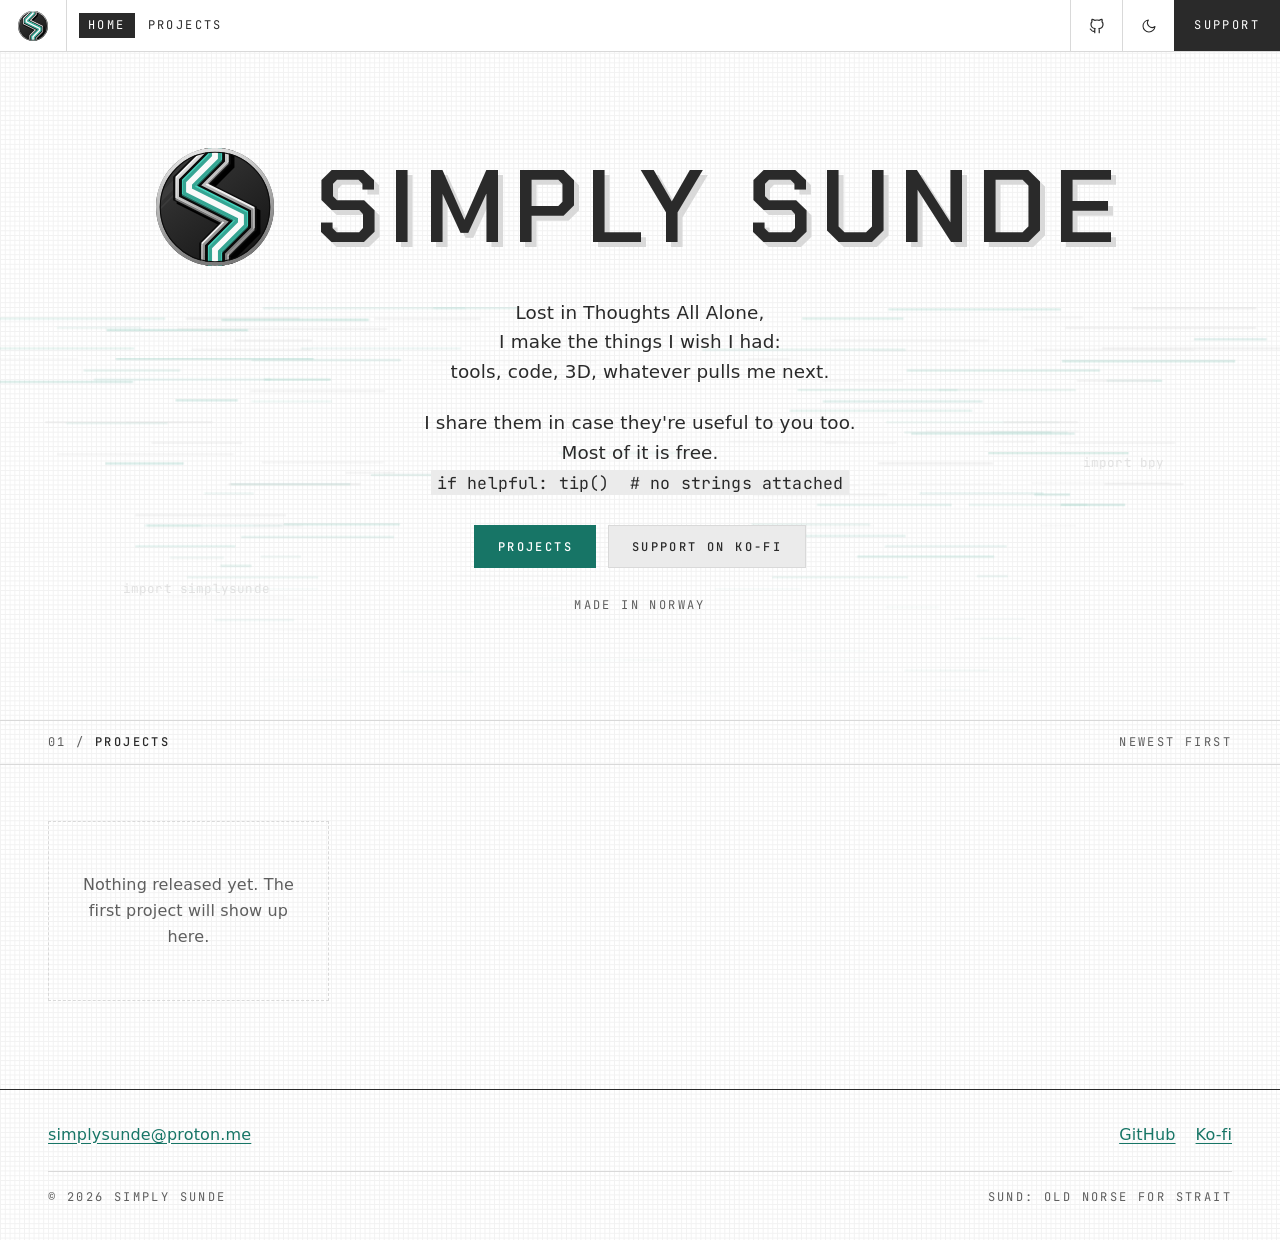
==== index.html @ 80fd7430 "Add water shimmer behind the intro, with parallax on scroll; stronger dark grid" ====
<!doctype html>
<html lang="en" class="ss">
<head>
<meta charset="utf-8">
<meta name="viewport" content="width=device-width, initial-scale=1">
<title>Simply Sunde</title>
<meta name="description" content="Tools, code and 3D by Simply Sunde. Shared in case they're useful to you too.">
<link rel="icon" href="mark.svg" type="image/svg+xml">
<link rel="preload" href="fonts/chakra-petch-600.woff2" as="font" type="font/woff2" crossorigin>
<link rel="preload" href="fonts/ibm-plex-sans.woff2" as="font" type="font/woff2" crossorigin>
<link rel="stylesheet" href="fonts.css">
<link rel="stylesheet" href="simplysunde.css">
<style>
  /* site layout; colours and parts come from simplysunde.css */
  body { margin: 0; position: relative; overflow-x: hidden }
  .mono { font-family: var(--ss-font-mono); font-size: 0.75rem; letter-spacing: 0.2em; text-transform: uppercase }

  /* top bar */
  .bar { position: relative; z-index: 2; display: flex; align-items: stretch; min-height: 52px; border-bottom: 1px solid var(--ss-border); background: var(--ss-bg) }
  .bar > * { display: flex; align-items: center }
  .bar .home { padding: 0 18px; border-right: 1px solid var(--ss-border) }
  .bar nav { flex: 1; gap: 4px; padding: 0 12px; flex-wrap: wrap }
  .bar nav a, .bar .end a, .bar .end button { color: inherit; text-decoration: none }
  .bar nav a { padding: 3px 9px }
  .bar nav a[aria-current] { background: var(--ss-ink); color: var(--ss-on-ink) }
  .bar .end { display: flex; align-items: stretch }
  .bar .icon { display: flex; align-items: center; justify-content: center; width: 52px; border: 0; border-left: 1px solid var(--ss-border); background: none; padding: 0; cursor: pointer }
  .bar .icon::before, .bar .icon::after { display: none }
  .bar .support { display: flex; align-items: center; padding: 0 20px; background: var(--ss-ink); color: var(--ss-on-ink) !important }

  /* hero */
  .hero { position: relative; padding: 96px 24px 88px; text-align: center }
  .hero .name { display: flex; align-items: center; justify-content: center; gap: 0.4em; flex-wrap: wrap; margin: 0 0 32px; font-size: clamp(2.4rem, 8vw, 6.5rem); letter-spacing: 0.08em; line-height: 1; text-shadow: 0.05em 0.05em 0 var(--ss-border) }
  .hero .name img { width: 1.15em; height: 1.15em }
  .hero .verse { font-size: 1.15rem; margin: 0 auto 1.4rem; max-width: 34rem }
  .hero .actions { display: flex; gap: 12px; justify-content: center; flex-wrap: wrap; margin: 28px 0 0 }
  .hero .actions .ss-button { padding: 0.8rem 1.4rem }
  .hero .note { margin-top: 28px; color: var(--ss-muted) }

  /* water shimmer behind the hero, after the banner's reflection */
  .hero { overflow: hidden }
  .hero > :not(.water) { position: relative }
  .water { position: absolute; left: 0; right: 0; bottom: 0; width: 100%; height: 62%; opacity: 0.75; will-change: transform }
  .water g { will-change: transform, opacity }
  .water .a { fill: var(--ss-accent-soft) }
  .water .g { fill: var(--ss-border) }
  .water text { fill: var(--ss-border); font: 11px var(--ss-font-mono) }

  /* numbered section bar */
  .section-bar { display: flex; justify-content: space-between; gap: 8px; flex-wrap: wrap; padding: 12px 48px; border-top: 1px solid var(--ss-border); border-bottom: 1px solid var(--ss-border); color: var(--ss-muted) }
  .section-bar b { font-weight: 500; color: var(--ss-text) }
  .section { padding: 56px 48px 72px }
  .projects { display: grid; grid-template-columns: repeat(auto-fill, minmax(260px, 1fr)); gap: 20px }
  .projects .ss-panel { min-height: 180px }
  .projects .ss-title { display: flex; justify-content: space-between; gap: 8px }
  .projects .ss-title span { font: 400 0.8rem var(--ss-font-mono) }
  .tags { display: flex; flex-wrap: wrap; gap: 6px; margin-top: auto !important }
  .empty { display: flex; align-items: center; justify-content: center; min-height: 180px; padding: 24px; border: 1px dashed var(--ss-border); color: var(--ss-muted); text-align: center }

  footer { display: flex; justify-content: space-between; gap: 24px; flex-wrap: wrap; padding: 32px 48px; border-top: 1px solid var(--ss-rule) }
  footer nav { display: flex; gap: 20px; flex-wrap: wrap }
  footer .mono { width: 100%; display: flex; justify-content: space-between; gap: 8px; flex-wrap: wrap; padding-top: 16px; border-top: 1px solid var(--ss-border); color: var(--ss-muted) }

  code { white-space: pre-wrap }
  @media (max-width: 640px) {
    .bar nav { display: none }
    .section-bar, .section, footer { padding-left: 16px; padding-right: 16px }
    .hero { padding: 64px 16px }
    .hero .verse { font-size: 1rem }
    .hero code { font-size: 0.8em }
  }
</style>
</head>
<body>
<header class="bar mono">
  <a class="home" href="/" aria-label="Simply Sunde home"><img src="mark.svg" alt="" width="30" height="30"></a>
  <nav aria-label="Main">
    <a href="/" aria-current="page">Home</a>
    <a href="#projects">Projects</a>
  </nav>
  <div class="end">
    <a class="icon" href="https://github.com/simplysunde" aria-label="GitHub">
      <svg width="18" height="18" viewBox="0 0 24 24" fill="none" stroke="currentColor" stroke-width="1.6" stroke-linecap="round" stroke-linejoin="round" aria-hidden="true"><path d="M9 19c-4.3 1.4-4.3-2.5-6-3m12 5v-3.5c0-1 .1-1.4-.5-2 2.8-.3 5.5-1.4 5.5-6a4.6 4.6 0 0 0-1.3-3.2 4.2 4.2 0 0 0-.1-3.2s-1.1-.3-3.5 1.3a12.3 12.3 0 0 0-6.2 0C6.5 2.8 5.4 3.1 5.4 3.1a4.2 4.2 0 0 0-.1 3.2A4.6 4.6 0 0 0 4 9.5c0 4.6 2.7 5.7 5.5 6-.6.6-.6 1.2-.5 2V21"/></svg>
    </a>
    <button class="icon" type="button" id="theme" aria-label="Switch light and dark">
      <svg width="16" height="16" viewBox="0 0 24 24" fill="none" stroke="currentColor" stroke-width="1.6" stroke-linecap="round" stroke-linejoin="round" aria-hidden="true"><path d="M21 12.8A9 9 0 1 1 11.2 3a7 7 0 0 0 9.8 9.8z"/></svg>
    </button>
    <a class="support" href="https://ko-fi.com/simplysunde">Support</a>
  </div>
</header>

<div class="page">
  <main>
    <section class="hero">
      <svg class="water" viewBox="0 0 1200 360" preserveAspectRatio="xMidYMax slice" aria-hidden="true"><g><rect class="a" x="272" y="1" width="176" height="2" opacity="0.31"/><rect class="a" x="816" y="2" width="150" height="2" opacity="0.52"/><rect class="a" x="420" y="1" width="74" height="2" opacity="0.39"/><rect class="g" x="1028" y="1" width="108" height="2" opacity="0.66"/><rect class="g" x="369" y="10" width="92" height="2" opacity="0.48"/><rect class="a" x="20" y="10" width="167" height="2" opacity="0.39"/><rect class="g" x="205" y="10" width="99" height="2" opacity="0.69"/><rect class="a" x="741" y="10" width="88" height="2" opacity="0.51"/><rect class="a" x="236" y="11" width="128" height="2" opacity="0.69"/><rect class="g" x="932" y="9" width="53" height="2" opacity="0.29"/><rect class="g" x="198" y="19" width="182" height="2" opacity="0.55"/><rect class="a" x="136" y="20" width="123" height="2" opacity="0.69"/><rect class="g" x="970" y="18" width="166" height="2" opacity="0.61"/><rect class="a" x="93" y="18" width="73" height="2" opacity="0.25"/><rect class="a" x="1082" y="28" width="63" height="2" opacity="0.51"/><rect class="g" x="247" y="29" width="68" height="2" opacity="0.51"/><rect class="g" x="766" y="29" width="137" height="2" opacity="0.40"/><rect class="g" x="1002" y="36" width="177" height="2" opacity="0.59"/><rect class="g" x="943" y="37" width="139" height="2" opacity="0.42"/><rect class="g" x="802" y="38" width="83" height="2" opacity="0.38"/><rect class="a" x="654" y="37" width="177" height="2" opacity="0.40"/><rect class="g" x="210" y="37" width="104" height="2" opacity="0.45"/><rect class="a" x="17" y="36" width="143" height="2" opacity="0.38"/><rect class="a" x="305" y="36" width="139" height="2" opacity="0.29"/><rect class="a" x="967" y="47" width="151" height="2" opacity="0.64"/><rect class="g" x="192" y="45" width="40" height="2" opacity="0.27"/><rect class="g" x="694" y="45" width="36" height="2" opacity="0.37"/><rect class="a" x="262" y="46" width="130" height="2" opacity="0.41"/><rect class="g" x="418" y="47" width="144" height="2" opacity="0.24"/><rect class="a" x="144" y="45" width="172" height="2" opacity="0.65"/><rect class="g" x="677" y="46" width="65" height="2" opacity="0.17"/><rect class="g" x="32" y="45" width="79" height="2" opacity="0.24"/><rect class="a" x="832" y="55" width="168" height="2" opacity="0.52"/><rect class="a" x="116" y="55" width="84" height="2" opacity="0.38"/><rect class="a" x="1006" y="64" width="48" height="2" opacity="0.57"/><rect class="g" x="758" y="64" width="71" height="2" opacity="0.31"/><rect class="g" x="980" y="64" width="66" height="2" opacity="0.58"/><rect class="a" x="125" y="63" width="154" height="2" opacity="0.36"/><rect class="a" x="273" y="63" width="58" height="2" opacity="0.63"/><rect class="a" x="39" y="65" width="120" height="2" opacity="0.57"/><rect class="a" x="737" y="72" width="139" height="2" opacity="0.41"/><rect class="g" x="261" y="73" width="117" height="2" opacity="0.44"/><rect class="a" x="860" y="72" width="119" height="2" opacity="0.32"/><rect class="a" x="759" y="82" width="139" height="2" opacity="0.49"/><rect class="a" x="196" y="81" width="54" height="2" opacity="0.61"/><rect class="a" x="262" y="82" width="70" height="2" opacity="0.23"/><rect class="g" x="544" y="90" width="75" height="2" opacity="0.10"/><rect class="a" x="730" y="90" width="159" height="2" opacity="0.36"/><rect class="g" x="153" y="100" width="48" height="2" opacity="0.24"/><rect class="g" x="707" y="101" width="58" height="2" opacity="0.16"/><rect class="g" x="83" y="100" width="145" height="2" opacity="0.51"/><rect class="a" x="814" y="100" width="150" height="2" opacity="0.21"/><rect class="a" x="101" y="101" width="88" height="2" opacity="0.28"/><rect class="g" x="916" y="100" width="65" height="2" opacity="0.53"/><rect class="a" x="836" y="110" width="142" height="2" opacity="0.51"/><rect class="a" x="905" y="109" width="53" height="2" opacity="0.46"/><rect class="g" x="849" y="108" width="133" height="2" opacity="0.22"/><rect class="a" x="830" y="109" width="142" height="2" opacity="0.28"/><rect class="g" x="761" y="118" width="62" height="2" opacity="0.36"/><rect class="g" x="964" y="118" width="101" height="2" opacity="0.41"/><rect class="g" x="677" y="117" width="103" height="2" opacity="0.25"/><rect class="g" x="466" y="118" width="75" height="2" opacity="0.13"/><rect class="g" x="175" y="118" width="79" height="2" opacity="0.44"/><rect class="g" x="900" y="117" width="44" height="2" opacity="0.30"/></g><g><rect class="a" x="529" y="127" width="128" height="2" opacity="0.16"/><rect class="a" x="903" y="127" width="122" height="2" opacity="0.41"/><rect class="g" x="93" y="128" width="154" height="2" opacity="0.23"/><rect class="a" x="135" y="136" width="68" height="2" opacity="0.45"/><rect class="g" x="271" y="135" width="106" height="2" opacity="0.26"/><rect class="g" x="807" y="136" width="100" height="2" opacity="0.44"/><rect class="g" x="377" y="145" width="68" height="2" opacity="0.16"/><rect class="g" x="676" y="146" width="79" height="2" opacity="0.12"/><rect class="g" x="344" y="144" width="43" height="2" opacity="0.35"/><rect class="a" x="366" y="146" width="121" height="2" opacity="0.28"/><rect class="g" x="941" y="153" width="120" height="2" opacity="0.21"/><rect class="g" x="801" y="154" width="113" height="2" opacity="0.17"/><rect class="a" x="244" y="154" width="104" height="2" opacity="0.49"/><rect class="g" x="242" y="154" width="115" height="2" opacity="0.48"/><rect class="g" x="695" y="155" width="95" height="2" opacity="0.14"/><rect class="g" x="1004" y="154" width="69" height="2" opacity="0.36"/><rect class="a" x="943" y="163" width="31" height="2" opacity="0.41"/><rect class="a" x="843" y="162" width="108" height="2" opacity="0.26"/><rect class="a" x="221" y="162" width="43" height="2" opacity="0.19"/><rect class="g" x="452" y="163" width="55" height="2" opacity="0.23"/><rect class="g" x="699" y="163" width="116" height="2" opacity="0.31"/><rect class="a" x="966" y="172" width="56" height="2" opacity="0.46"/><rect class="a" x="886" y="172" width="103" height="2" opacity="0.23"/><rect class="a" x="754" y="172" width="117" height="2" opacity="0.31"/><rect class="g" x="161" y="181" width="131" height="2" opacity="0.40"/><rect class="a" x="171" y="190" width="118" height="2" opacity="0.29"/><rect class="g" x="263" y="190" width="43" height="2" opacity="0.28"/><rect class="a" x="290" y="189" width="101" height="2" opacity="0.41"/><rect class="g" x="729" y="190" width="74" height="2" opacity="0.17"/><rect class="a" x="169" y="190" width="49" height="2" opacity="0.23"/><rect class="g" x="948" y="190" width="31" height="2" opacity="0.19"/><rect class="a" x="697" y="189" width="103" height="2" opacity="0.22"/><rect class="g" x="467" y="189" width="46" height="2" opacity="0.14"/><rect class="a" x="253" y="200" width="133" height="2" opacity="0.29"/><rect class="a" x="730" y="199" width="101" height="2" opacity="0.31"/><rect class="a" x="161" y="208" width="87" height="2" opacity="0.30"/><rect class="a" x="576" y="207" width="43" height="2" opacity="0.06"/><rect class="a" x="813" y="208" width="106" height="2" opacity="0.24"/><rect class="a" x="270" y="217" width="35" height="2" opacity="0.16"/><rect class="a" x="191" y="218" width="47" height="2" opacity="0.16"/><rect class="a" x="789" y="217" width="119" height="2" opacity="0.36"/><rect class="a" x="235" y="225" width="27" height="2" opacity="0.32"/><rect class="a" x="893" y="234" width="27" height="2" opacity="0.20"/><rect class="a" x="206" y="235" width="114" height="2" opacity="0.21"/><rect class="g" x="435" y="234" width="110" height="2" opacity="0.09"/><rect class="a" x="715" y="235" width="118" height="2" opacity="0.22"/></g><g><rect class="a" x="201" y="245" width="119" height="2" opacity="0.17"/><rect class="a" x="665" y="245" width="75" height="2" opacity="0.17"/><rect class="a" x="486" y="253" width="45" height="2" opacity="0.08"/><rect class="g" x="189" y="252" width="103" height="2" opacity="0.30"/><rect class="g" x="222" y="254" width="86" height="2" opacity="0.23"/><rect class="a" x="814" y="261" width="46" height="2" opacity="0.18"/><rect class="a" x="230" y="272" width="69" height="2" opacity="0.33"/><rect class="a" x="873" y="271" width="62" height="2" opacity="0.15"/><rect class="a" x="534" y="271" width="73" height="2" opacity="0.05"/><rect class="g" x="279" y="281" width="42" height="2" opacity="0.20"/><rect class="a" x="896" y="288" width="36" height="2" opacity="0.19"/><rect class="g" x="685" y="298" width="59" height="2" opacity="0.11"/><rect class="a" x="731" y="299" width="66" height="2" opacity="0.09"/><rect class="a" x="586" y="307" width="73" height="2" opacity="0.06"/><rect class="a" x="520" y="307" width="100" height="2" opacity="0.09"/><rect class="g" x="867" y="306" width="60" height="2" opacity="0.18"/><rect class="a" x="737" y="307" width="59" height="2" opacity="0.10"/><rect class="a" x="830" y="316" width="73" height="2" opacity="0.22"/><rect class="a" x="392" y="317" width="63" height="2" opacity="0.16"/><rect class="a" x="860" y="316" width="69" height="2" opacity="0.10"/><rect class="a" x="746" y="317" width="71" height="2" opacity="0.09"/><rect class="g" x="765" y="325" width="78" height="2" opacity="0.16"/><rect class="a" x="272" y="324" width="70" height="2" opacity="0.11"/><rect class="a" x="620" y="335" width="50" height="2" opacity="0.07"/><rect class="a" x="856" y="333" width="32" height="2" opacity="0.09"/><rect class="g" x="810" y="351" width="83" height="2" opacity="0.17"/><rect class="g" x="325" y="351" width="57" height="2" opacity="0.07"/></g><text x="150" y="250">import simplysunde</text><text x="985" y="140">import bpy</text></svg>
      <h1 class="name"><img src="mark.svg" alt="">Simply Sunde</h1>
      <p class="verse">
        Lost in Thoughts All Alone,<br>
        I make the things I wish I had:<br>
        tools, code, 3D, whatever pulls me next.
      </p>
      <p class="verse">
        I share them in case they're useful to you too.<br>
        Most of it is free.<br>
        <code>if helpful: tip()  # no strings attached</code>
      </p>
      <div class="actions">
        <a class="ss-button ss-primary mono" href="#projects">Projects</a>
        <a class="ss-button mono" href="https://ko-fi.com/simplysunde">Support on Ko-fi</a>
      </div>
      <p class="note mono">Made in Norway</p>
    </section>

    <div class="section-bar mono" id="projects"><span>01 / <b>Projects</b></span><span>Newest first</span></div>
    <section class="section">
      <div class="projects">
        <!-- One panel per release, newest first. Same list as the profile README:
        <article class="ss-panel">
          <a class="ss-title" href="REPO_URL">NAME <span>vX.Y.Z</span></a>
          <p>ONE_LINE_DESCRIPTION</p>
          <p class="tags"><span class="ss-tag accent">TYPE</span><span class="ss-tag">FREE</span></p>
        </article>
        -->
        <p class="empty">Nothing released yet. The first project will show up here.</p>
      </div>
    </section>
  </main>

  <footer>
    <a href="mailto:simplysunde@proton.me">simplysunde@proton.me</a>
    <nav aria-label="Elsewhere">
      <a href="https://github.com/simplysunde">GitHub</a>
      <a href="https://ko-fi.com/simplysunde">Ko-fi</a>
    </nav>
    <div class="mono"><span>© 2026 Simply Sunde</span><span>Sund: Old Norse for strait</span></div>
  </footer>
</div>

<script>
  // Theme follows the system; the button flips it for this visit and remembers it if it can.
  const root = document.documentElement;
  try { const t = localStorage.getItem('theme'); if (t) root.dataset.theme = t } catch (e) {}
  document.getElementById('theme').addEventListener('click', () => {
    const dark = root.dataset.theme ? root.dataset.theme === 'dark' : matchMedia('(prefers-color-scheme: dark)').matches;
    root.dataset.theme = dark ? 'light' : 'dark';
    try { localStorage.setItem('theme', root.dataset.theme) } catch (e) {}
  });
</script>

<script>
(() => {
  const water = document.querySelector('.water');
  if (!water || matchMedia('(prefers-reduced-motion: reduce)').matches) return;
  const groups = [...water.querySelectorAll('g')];
  let queued = false;
  const draw = () => {
    queued = false;
    const y = Math.min(scrollY, innerHeight * 1.5);
    water.style.transform = 'translateY(' + (y * 0.35).toFixed(1) + 'px)';
    groups.forEach((g, i) => {
      const dir = i % 2 ? -1 : 1;
      g.style.transform = 'translateX(' + (dir * y * 0.05 * (i + 1)).toFixed(1) + 'px)';
      g.style.opacity = (0.7 + 0.3 * Math.sin(y / 70 + i * 2.1)).toFixed(3);
    });
  };
  addEventListener('scroll', () => { if (!queued) { queued = true; requestAnimationFrame(draw); } }, { passive: true });
  draw();
})();
</script>
</body>
</html>
---- fonts.css ----
/* The site's fonts, Latin characters only (covers æ, ø, å).
   All three are under the SIL Open Font License 1.1: see fonts/OFL-*.txt.
   Plex Sans and JetBrains Mono are variable fonts: one file, every weight. */
@font-face { font-family: "Chakra Petch"; font-style: normal; font-weight: 500; font-display: swap; src: url(fonts/chakra-petch-500.woff2) format("woff2") }
@font-face { font-family: "Chakra Petch"; font-style: normal; font-weight: 600; font-display: swap; src: url(fonts/chakra-petch-600.woff2) format("woff2") }
@font-face { font-family: "IBM Plex Sans"; font-style: normal; font-weight: 400 500; font-display: swap; src: url(fonts/ibm-plex-sans.woff2) format("woff2") }
@font-face { font-family: "JetBrains Mono"; font-style: normal; font-weight: 400 500; font-display: swap; src: url(fonts/jetbrains-mono.woff2) format("woff2") }
---- simplysunde.css ----
/* Simply Sunde UI v0.1: the brand theme for apps and sites.
   Structure adapted from YoRHa by Ethan Chan (MIT, see LICENSE-yorha):
   grid-paper background, side stripes, square markers, bar-fill buttons.
   Colours are the Simply Sunde palette (brand/palette.html).

   Use: put class="ss" on <html> (whole page) or on any container (one part
   of an app). Styles only apply inside it. Apart from the page background,
   text colour and font on .ss itself, every selector sits in :where(), so
   the app's own CSS always wins without !important.
   Theme follows the system; set data-theme="light" or "dark" on <html> to force one. */

/* ---- tokens: the one place the brand's interface colours are set.
   brand/palette.html reads them from here; change colours here only. */
:root {
  --ss-bg: #FFFFFF;      --ss-surface: #F5F5F5;  --ss-raised: #EBEBEB;
  --ss-border: #D9D9D9;  --ss-text: #2A2A2A;     --ss-muted: #5E5E5E;
  --ss-accent: #177566;  --ss-on-accent: #FFFFFF; --ss-accent-soft: #8FC9BC;
  --ss-success: #37732A; --ss-success-soft: #EBF1EA;
  --ss-warning: #8A5A12; --ss-warning-soft: #F3EFE7;
  --ss-error: #B3323A;   --ss-error-soft: #F7EBEB;
  --ss-info: #1F649E;    --ss-info-soft: #E9F0F5;
  --ss-grid: #F2F2F2;
  --ss-ink: #2A2A2A;     --ss-on-ink: #FFFFFF;   /* title bars, hover fill, highlight */
  --ss-rule: #2A2A2A;    /* strong lines: H2, table head, square markers */
  --ss-font-display: "Chakra Petch", "Segoe UI", system-ui, sans-serif;
  --ss-font-body: "IBM Plex Sans", "Segoe UI", system-ui, sans-serif;
  --ss-font-mono: "JetBrains Mono", "DejaVu Sans Mono", ui-monospace, monospace;
  --ss-cut: 10px;         /* the mitred corner on panels, after the angular mark */
  --ss-speed: 0.2s;
}
@media (prefers-color-scheme: dark) { :root:not([data-theme="light"]) {
  --ss-bg: #0F0F0F;      --ss-surface: #1A1A1A;  --ss-raised: #242424;
  --ss-border: #333333;  --ss-text: #EDEDED;     --ss-muted: #A3A3A3;
  --ss-accent: #3BB3A0;  --ss-on-accent: #0F0F0F; --ss-accent-soft: #246C61;
  --ss-success: #7CC46A; --ss-success-soft: #1E281C;
  --ss-warning: #E0A84A; --ss-warning-soft: #2C2417;
  --ss-error: #E5676B;   --ss-error-soft: #2D1B1C;
  --ss-info: #5AA9E6;    --ss-info-soft: #1A252D;
  --ss-grid: #171717;
  --ss-ink: #333333;     --ss-on-ink: #EDEDED;
  --ss-rule: #5E5E5E;
  color-scheme: dark;
} }
:root[data-theme="dark"] {
  --ss-bg: #0F0F0F;      --ss-surface: #1A1A1A;  --ss-raised: #242424;
  --ss-border: #333333;  --ss-text: #EDEDED;     --ss-muted: #A3A3A3;
  --ss-accent: #3BB3A0;  --ss-on-accent: #0F0F0F; --ss-accent-soft: #246C61;
  --ss-success: #7CC46A; --ss-success-soft: #1E281C;
  --ss-warning: #E0A84A; --ss-warning-soft: #2C2417;
  --ss-error: #E5676B;   --ss-error-soft: #2D1B1C;
  --ss-info: #5AA9E6;    --ss-info-soft: #1A252D;
  --ss-grid: #171717;
  --ss-ink: #333333;     --ss-on-ink: #EDEDED;
  --ss-rule: #5E5E5E;
  color-scheme: dark;
}

/* ---- page. The .ss element itself has normal class weight, so a reset's
   plain body {} rule can't paint over the theme; with .ss on <html>, body
   turns transparent and inherits. Everything inside stays in :where(). */
.ss {
  background-color: var(--ss-bg);
  background-size: 0.3rem 0.3rem;
  background-image: linear-gradient(to right, var(--ss-grid) 1px, transparent 1px),
                    linear-gradient(to bottom, var(--ss-grid) 1px, transparent 1px);
  color: var(--ss-text);
  font: 400 1rem/1.6 var(--ss-font-body);
  letter-spacing: 0.01em;
}
html.ss > body { background: transparent; color: inherit; font: inherit; letter-spacing: inherit }
:where(.ss) *, :where(.ss) *::before, :where(.ss) *::after { box-sizing: border-box }
:where(.ss) ::selection { background-color: var(--ss-accent-soft); color: var(--ss-text) }
:where(.ss) :focus-visible { outline: 2px solid var(--ss-accent); outline-offset: 2px }

/* ---- text */
:where(.ss) :where(p) { margin: 0 0 1rem }
:where(.ss) :where(a) { color: var(--ss-accent); text-underline-offset: 0.2em }
:where(.ss) :where(a:hover) { text-decoration-thickness: 2px }
:where(.ss) :where(mark) { background-color: var(--ss-ink); color: var(--ss-on-ink); padding: 0 0.2em }
:where(.ss) :where(h1, h2, h3, h4, h5, h6) { font-family: var(--ss-font-display); font-weight: 500; line-height: 1.2; margin: 1.5rem 0 0.75rem }
:where(.ss) :where(h1) { font-size: 2.2rem; font-weight: 600; text-transform: uppercase; letter-spacing: 0.3em; text-shadow: 0.2em 0.2em 0 var(--ss-border) }
:where(.ss) :where(h2) { font-size: 1.5rem; border: solid var(--ss-rule); border-width: 1px 0; padding: 0.15rem 1rem }
:where(.ss) :where(h3, h4, h5, h6) { letter-spacing: 0.06em }
:where(.ss) :where(h3) { font-size: 1.2rem }
:where(.ss) :where(small, figcaption small) { color: var(--ss-muted) }
:where(.ss) :where(hr) { margin: 1.5rem 0; border: 0; border-top: 1px solid var(--ss-border) }
:where(.ss) :where(code, kbd, samp, pre) { font-family: var(--ss-font-mono); font-size: 0.9em }
:where(.ss) :where(code) { background: var(--ss-raised); padding: 0.1em 0.35em }
:where(.ss) :where(kbd) { border: 1px solid var(--ss-border); border-bottom-width: 2px; padding: 0 0.35em }
:where(.ss) :where(pre) { background-color: var(--ss-surface); border-left: 2px solid var(--ss-border); padding: 1rem; overflow-x: auto }
:where(.ss) :where(pre code) { background: none; padding: 0 }

/* side stripes: one thick, one thin, left of the block */
:where(.ss) :where(blockquote) { position: relative; margin: 1rem 0 1rem 1.5rem; padding: 0.5rem 0.75rem; color: var(--ss-muted) }
:where(.ss) :where(blockquote)::before {
  content: ""; position: absolute; top: 0; bottom: 0; left: -1.25rem; width: 0.3rem;
  border: solid var(--ss-border); border-width: 0 0.2rem 0 0.6rem;
}
/* square markers */
:where(.ss) :where(cite) { position: relative; padding-left: 1.4rem; font-style: normal }
:where(.ss) :where(cite)::before { content: ""; position: absolute; left: 0; top: 0.45em; width: 0.6rem; height: 0.6rem; background: var(--ss-rule) }
:where(.ss) :where(ul) { list-style: square; padding-left: 1.4rem }
:where(.ss) :where(ul li)::marker { color: var(--ss-muted) }

/* ---- tables */
:where(.ss) :where(table) { border-collapse: collapse; width: 100%; font-variant-numeric: tabular-nums }
:where(.ss) :where(th, td) { padding: 0.5rem 0.75rem; text-align: left; border-bottom: 1px solid var(--ss-border) }
:where(.ss) :where(th) { font: 500 0.8rem var(--ss-font-mono); letter-spacing: 0.08em; text-transform: uppercase; color: var(--ss-muted); border-bottom: 1px solid var(--ss-rule) }
:where(.ss) :where(tbody tr:hover) { background: var(--ss-surface) }

/* ---- panels: YoRHa's figure with its dark title bar, with the mitred corners */
:where(.ss) :where(figure, .ss-panel) {
  margin: 0 0 1rem; padding: 0.75rem; background: var(--ss-surface);
  display: flex; flex-direction: column; gap: 0.5rem;
  clip-path: polygon(0 0, calc(100% - var(--ss-cut)) 0, 100% var(--ss-cut), 100% 100%, var(--ss-cut) 100%, 0 calc(100% - var(--ss-cut)));
}
:where(.ss) :where(figure > figcaption, .ss-panel > .ss-title) {
  order: -1; margin: -0.75rem -0.75rem 0.25rem; padding: 0.4rem 1rem;
  background: var(--ss-ink); color: var(--ss-on-ink);
  font: 500 1rem var(--ss-font-display); letter-spacing: 0.06em;
}
:where(.ss) :where(figure > :not(figcaption), .ss-panel > :not(.ss-title)) { margin: 0 }

/* ---- forms */
:where(.ss) :where(fieldset) { border: 1px solid var(--ss-border); padding: 0.5rem 1rem 1rem; margin: 0 0 1rem }
:where(.ss) :where(legend) { padding: 0 0.5rem; font-family: var(--ss-font-display); letter-spacing: 0.06em }
:where(.ss) :where(label) { display: inline-block; margin: 0.5rem 0 0.25rem }
:where(.ss) :where(input:not([type=checkbox], [type=radio], [type=range], [type=submit], [type=button], [type=reset], [type=file]), select, textarea) {
  padding: 0.5rem 0.6rem; font: inherit; letter-spacing: inherit; color: inherit;
  background-color: var(--ss-raised); border: 0; border-bottom: 1px solid var(--ss-border); border-radius: 0;
  appearance: none; transition: border-color var(--ss-speed), box-shadow var(--ss-speed);
}
:where(.ss) :where(input, select, textarea):focus-visible { outline: none; border-bottom-color: var(--ss-accent); box-shadow: 0 1px 0 var(--ss-accent) }
:where(.ss) :where(select) {
  padding-right: 2rem; cursor: pointer;
  background-image: linear-gradient(45deg, transparent 50%, var(--ss-text) 50%), linear-gradient(-45deg, transparent 50%, var(--ss-text) 50%);
  background-size: 5px 5px, 5px 5px; background-position: calc(100% - 15px) 50%, calc(100% - 10px) 50%; background-repeat: no-repeat;
}
:where(.ss) :where(::placeholder) { color: var(--ss-muted); opacity: 1 }
:where(.ss) :where(input[type=checkbox], input[type=radio], input[type=range], progress) { accent-color: var(--ss-accent) }
:where(.ss) :where(progress) { width: 100%; height: 0.5rem }

/* ---- buttons: a bar fills in from the left on hover, with lines above and below */
:where(.ss) :where(button, .ss-button, input[type=submit], input[type=button], input[type=reset]) {
  position: relative; z-index: 0; display: inline-block; cursor: pointer;
  padding: 0.5rem 1rem; border: 1px solid var(--ss-border); border-radius: 0;
  font: 500 0.95rem var(--ss-font-body); letter-spacing: 0.03em; text-decoration: none;
  background-color: var(--ss-raised); color: var(--ss-text);
  transition: color var(--ss-speed), background-color var(--ss-speed);
}
:where(.ss) :where(button, .ss-button)::before, :where(.ss) :where(button, .ss-button)::after {
  content: ""; position: absolute; transition: all var(--ss-speed) ease-out;
}
:where(.ss) :where(button, .ss-button)::before { inset: -1px; border: solid transparent; border-width: 1px 0 }
:where(.ss) :where(button, .ss-button)::after { top: 0; bottom: 0; left: 0; width: 0; background: var(--ss-ink); z-index: -1 }
:where(.ss) :where(button, .ss-button):where(:hover, :focus-visible):not(:disabled) { background-color: transparent; color: var(--ss-on-ink) }
:where(.ss) :where(button, .ss-button):where(:hover, :focus-visible):not(:disabled)::before { top: -0.3rem; bottom: -0.3rem; border-color: var(--ss-rule) }
:where(.ss) :where(button, .ss-button):where(:hover, :focus-visible):not(:disabled)::after { width: 100% }
:where(.ss) :where(button, .ss-button):active:not(:disabled) { color: var(--ss-text) }
:where(.ss) :where(button, .ss-button):active:not(:disabled)::after { background: var(--ss-raised) }
:where(.ss) :where(input[type=submit], input[type=button], input[type=reset]):hover { background-color: var(--ss-ink); color: var(--ss-on-ink) }
/* the one primary action: glacial */
:where(.ss) :where(.ss-primary) { background-color: var(--ss-accent); border-color: var(--ss-accent); color: var(--ss-on-accent) }
:where(.ss) :where(.ss-primary):where(:hover, :focus-visible):not(:disabled)::before { border-color: var(--ss-accent) }
/* destructive */
:where(.ss) :where(.ss-danger) { background-color: var(--ss-error-soft); border-color: var(--ss-error-soft); color: var(--ss-error) }
:where(.ss) :where(.ss-danger)::after { background: var(--ss-error) }
:where(.ss) :where(.ss-danger):where(:hover, :focus-visible):not(:disabled) { color: var(--ss-bg) }
:where(.ss) :where(.ss-danger):where(:hover, :focus-visible):not(:disabled)::before { border-color: var(--ss-error) }
:where(.ss) :where(button, .ss-button, input):disabled { background-color: var(--ss-surface); border-color: var(--ss-surface); color: var(--ss-muted); cursor: not-allowed }

/* ---- status: soft box with side stripes in the status colour; always with a word, never colour alone */
:where(.ss) :where(.ss-alert) {
  position: relative; margin: 0 0 1rem 1.25rem; padding: 0.6rem 0.9rem;
  background: var(--ss-raised); --ss-tone: var(--ss-muted);
}
:where(.ss) :where(.ss-alert)::before {
  content: ""; position: absolute; top: 0; bottom: 0; left: -1.15rem; width: 0.3rem;
  border: solid var(--ss-tone); border-width: 0 0.2rem 0 0.5rem;
}
:where(.ss) :where(.ss-alert > strong:first-child) { color: var(--ss-tone); font-family: var(--ss-font-display); letter-spacing: 0.04em; margin-right: 0.4rem }
:where(.ss) :where(.ss-alert.success) { background: var(--ss-success-soft); --ss-tone: var(--ss-success) }
:where(.ss) :where(.ss-alert.warning) { background: var(--ss-warning-soft); --ss-tone: var(--ss-warning) }
:where(.ss) :where(.ss-alert.error) { background: var(--ss-error-soft); --ss-tone: var(--ss-error) }
:where(.ss) :where(.ss-alert.info) { background: var(--ss-info-soft); --ss-tone: var(--ss-info) }

/* tag / badge: square marker and mono text */
:where(.ss) :where(.ss-tag) {
  display: inline-flex; align-items: center; gap: 0.4em; padding: 0.1em 0.6em;
  font: 500 0.75rem var(--ss-font-mono); letter-spacing: 0.06em; text-transform: uppercase;
  border: 1px solid var(--ss-border); color: var(--ss-muted);
}
:where(.ss) :where(.ss-tag)::before { content: ""; width: 0.45em; height: 0.45em; background: currentColor }
:where(.ss) :where(.ss-tag.accent) { color: var(--ss-accent); border-color: var(--ss-accent-soft) }
:where(.ss) :where(.ss-tag.success) { color: var(--ss-success) } :where(.ss) :where(.ss-tag.warning) { color: var(--ss-warning) }
:where(.ss) :where(.ss-tag.error) { color: var(--ss-error) }     :where(.ss) :where(.ss-tag.info) { color: var(--ss-info) }

/* ---- details */
:where(.ss) :where(details) { border-left: 2px solid var(--ss-border); padding: 0.25rem 0 0.25rem 0.9rem; margin: 0 0 1rem }
:where(.ss) :where(summary) { cursor: pointer; font-family: var(--ss-font-display); letter-spacing: 0.04em; list-style: none; position: relative; padding-left: 1.1rem }
:where(.ss) :where(summary)::-webkit-details-marker { display: none }
:where(.ss) :where(summary)::before { content: ""; position: absolute; left: 0; top: 0.5em; width: 0.5rem; height: 0.5rem; background: var(--ss-muted); transition: transform var(--ss-speed) }
:where(.ss) :where(details[open] > summary)::before { background: var(--ss-accent); transform: rotate(45deg) }

@media (prefers-reduced-motion: reduce) { :where(.ss) *, :where(.ss) *::before, :where(.ss) *::after { transition: none !important } }
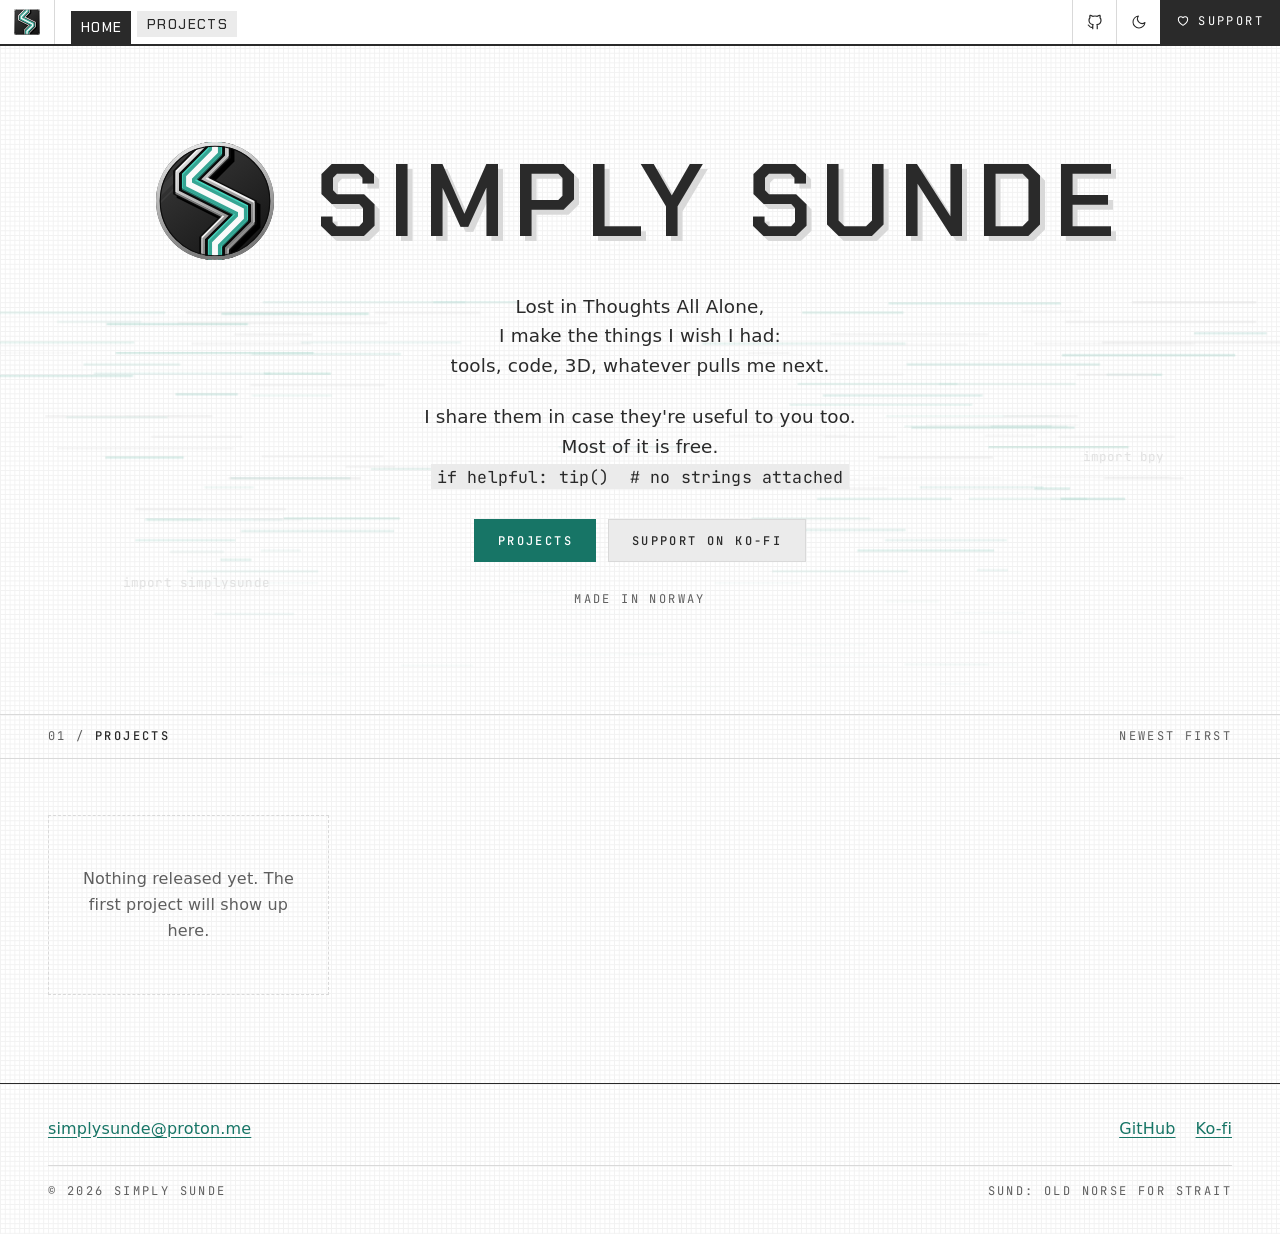
==== commit 4cb32e82: "Tab-style top bar with fill-in hover, heart on Support, square mark top left" ====
--- a/index.html
+++ b/index.html
@@ -15,18 +15,30 @@
   body { margin: 0; position: relative; overflow-x: hidden }
   .mono { font-family: var(--ss-font-mono); font-size: 0.75rem; letter-spacing: 0.2em; text-transform: uppercase }
 
-  /* top bar */
-  .bar { position: relative; z-index: 2; display: flex; align-items: stretch; min-height: 52px; border-bottom: 1px solid var(--ss-border); background: var(--ss-bg) }
+  /* top bar, after the YoRHa menu: tabs standing on a rule, the open one in full
+     contrast and joined to it; hover fills a tab in from the left */
+  .bar { position: sticky; top: 0; z-index: 10; display: flex; align-items: stretch; height: 46px; background: var(--ss-bg); border-bottom: 2px solid var(--ss-rule) }
   .bar > * { display: flex; align-items: center }
-  .bar .home { padding: 0 18px; border-right: 1px solid var(--ss-border) }
-  .bar nav { flex: 1; gap: 4px; padding: 0 12px; flex-wrap: wrap }
-  .bar nav a, .bar .end a, .bar .end button { color: inherit; text-decoration: none }
-  .bar nav a { padding: 3px 9px }
-  .bar nav a[aria-current] { background: var(--ss-ink); color: var(--ss-on-ink) }
-  .bar .end { display: flex; align-items: stretch }
-  .bar .icon { display: flex; align-items: center; justify-content: center; width: 52px; border: 0; border-left: 1px solid var(--ss-border); background: none; padding: 0; cursor: pointer }
+  .bar .home { padding: 0 14px; border-right: 1px solid var(--ss-border) }
+  .bar a, .bar button { color: inherit; text-decoration: none }
+
+  .tabs { flex: 1; align-items: flex-end; gap: 6px; padding: 0 16px }
+  .tabs a { position: relative; z-index: 0; display: flex; align-items: center; height: 26px; margin-bottom: 7px; padding: 0 calc(10px - 0.1em) 0 10px;   /* letter spacing adds room after the last letter */
+    background: var(--ss-raised); font: 500 0.85rem var(--ss-font-display); letter-spacing: 0.1em; text-transform: uppercase; transition: color var(--ss-speed) }
+  .tabs a::after { content: ""; position: absolute; top: 0; bottom: 0; left: 0; width: 0; z-index: -1; background: var(--ss-text); transition: width var(--ss-speed) ease-out }
+  .tabs a:is(:hover, :focus-visible) { color: var(--ss-bg) }
+  .tabs a:is(:hover, :focus-visible)::after { width: 100% }
+  .tabs a[aria-current] { height: 33px; margin-bottom: 0; background: var(--ss-text); color: var(--ss-bg) }
+
+  .bar .end { align-items: stretch }
+  .bar .icon { display: flex; align-items: center; justify-content: center; width: 44px; border: 0; border-left: 1px solid var(--ss-border); background: none; padding: 0; cursor: pointer; transition: background-color var(--ss-speed) }
   .bar .icon::before, .bar .icon::after { display: none }
-  .bar .support { display: flex; align-items: center; padding: 0 20px; background: var(--ss-ink); color: var(--ss-on-ink) !important }
+  .bar .icon svg { transition: fill var(--ss-speed) }
+  .bar .icon:is(:hover, :focus-visible) { background: var(--ss-surface) }
+  .bar .icon:is(:hover, :focus-visible) svg { fill: currentColor }
+  .bar .support { display: flex; align-items: center; gap: 8px; padding: 0 16px; background: var(--ss-ink); color: var(--ss-on-ink) !important }
+  .bar .support svg { position: relative; top: -1px; transition: fill var(--ss-speed) }   /* level with the capitals */
+  .bar .support:is(:hover, :focus-visible) svg { fill: currentColor }
 
   /* hero */
   .hero { position: relative; padding: 96px 24px 88px; text-align: center }
@@ -47,6 +59,7 @@
   .water text { fill: var(--ss-border); font: 11px var(--ss-font-mono) }
 
   /* numbered section bar */
+  #projects { scroll-margin-top: 54px }   /* stop below the pinned top bar */
   .section-bar { display: flex; justify-content: space-between; gap: 8px; flex-wrap: wrap; padding: 12px 48px; border-top: 1px solid var(--ss-border); border-bottom: 1px solid var(--ss-border); color: var(--ss-muted) }
   .section-bar b { font-weight: 500; color: var(--ss-text) }
   .section { padding: 56px 48px 72px }
@@ -63,7 +76,10 @@
 
   code { white-space: pre-wrap }
   @media (max-width: 640px) {
-    .bar nav { display: none }
+    .tabs { padding: 0 10px }
+    .tabs a[href="/"] { display: none }   /* the logo already goes home */
+    .bar .home { padding: 0 12px }
+    .bar .support { padding: 0 14px }
     .section-bar, .section, footer { padding-left: 16px; padding-right: 16px }
     .hero { padding: 64px 16px }
     .hero .verse { font-size: 1rem }
@@ -72,9 +88,9 @@
 </style>
 </head>
 <body>
-<header class="bar mono">
-  <a class="home" href="/" aria-label="Simply Sunde home"><img src="mark.svg" alt="" width="30" height="30"></a>
-  <nav aria-label="Main">
+<header class="bar">
+  <a class="home" href="/" aria-label="Simply Sunde home"><img src="mark-square.svg" alt="" width="26" height="26"></a>
+  <nav class="tabs" aria-label="Main">
     <a href="/" aria-current="page">Home</a>
     <a href="#projects">Projects</a>
   </nav>
@@ -85,7 +101,7 @@
     <button class="icon" type="button" id="theme" aria-label="Switch light and dark">
       <svg width="16" height="16" viewBox="0 0 24 24" fill="none" stroke="currentColor" stroke-width="1.6" stroke-linecap="round" stroke-linejoin="round" aria-hidden="true"><path d="M21 12.8A9 9 0 1 1 11.2 3a7 7 0 0 0 9.8 9.8z"/></svg>
     </button>
-    <a class="support" href="https://ko-fi.com/simplysunde">Support</a>
+    <a class="support mono" href="https://ko-fi.com/simplysunde"><svg width="14" height="14" viewBox="0 0.5 24 24" fill="none" stroke="currentColor" stroke-width="1.8" stroke-linecap="round" stroke-linejoin="round" aria-hidden="true"><path d="M12 20s-8-4.6-8-10.4A4.4 4.4 0 0 1 12 7a4.4 4.4 0 0 1 8 2.6C20 15.4 12 20 12 20z"/></svg>Support</a>
   </div>
 </header>
 
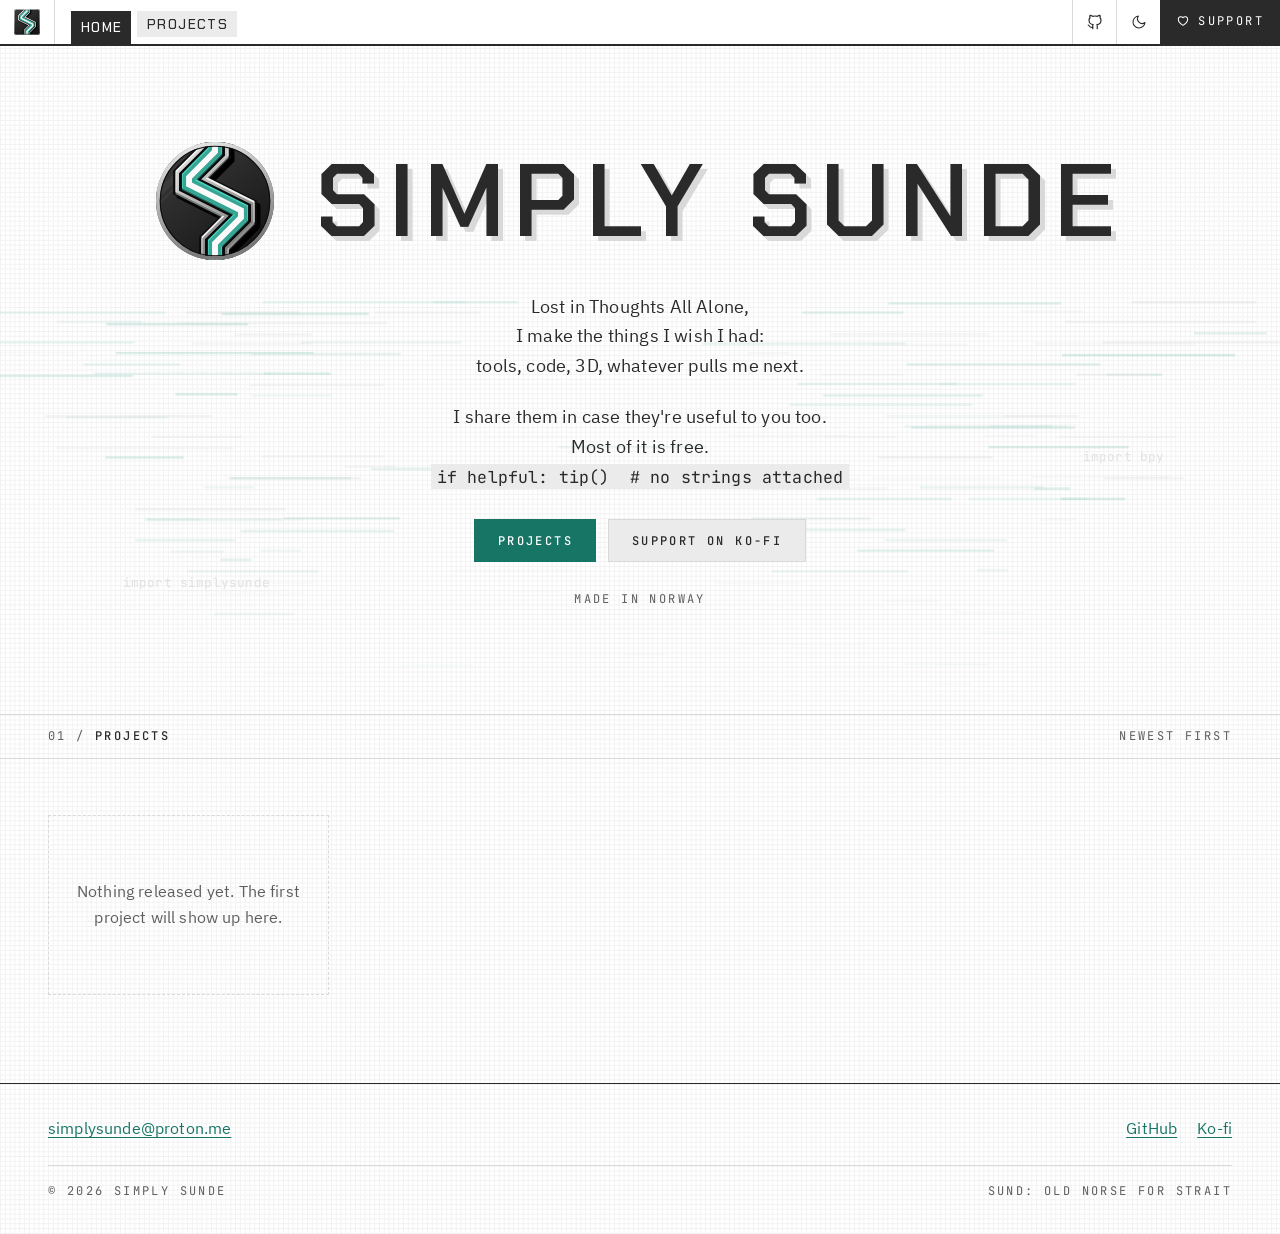
==== commit c646b898: "Use IBM's own Plex Sans files" ====
--- a/index.html
+++ b/index.html
@@ -7,7 +7,7 @@
 <meta name="description" content="Tools, code and 3D by Simply Sunde. Shared in case they're useful to you too.">
 <link rel="icon" href="mark.svg" type="image/svg+xml">
 <link rel="preload" href="fonts/chakra-petch-600.woff2" as="font" type="font/woff2" crossorigin>
-<link rel="preload" href="fonts/ibm-plex-sans.woff2" as="font" type="font/woff2" crossorigin>
+<link rel="preload" href="fonts/ibm-plex-sans-400.woff2" as="font" type="font/woff2" crossorigin>
 <link rel="stylesheet" href="fonts.css">
 <link rel="stylesheet" href="simplysunde.css">
 <style>
--- a/fonts.css
+++ b/fonts.css
@@ -1,7 +1,14 @@
-/* The site's fonts, Latin characters only (covers æ, ø, å).
+/* Simply Sunde UI fonts: the three named in simplysunde.css, self-hosted.
+   Load this before simplysunde.css, and keep the fonts/ folder beside it.
+   Latin characters only (covers æ, ø, å).
    All three are under the SIL Open Font License 1.1: see fonts/OFL-*.txt.
-   Plex Sans and JetBrains Mono are variable fonts: one file, every weight. */
+   Plex Sans has one file per weight and italic, IBM's own Latin cuts, so
+   <strong> and <em> use the real letters. JetBrains Mono is variable. */
 @font-face { font-family: "Chakra Petch"; font-style: normal; font-weight: 500; font-display: swap; src: url(fonts/chakra-petch-500.woff2) format("woff2") }
 @font-face { font-family: "Chakra Petch"; font-style: normal; font-weight: 600; font-display: swap; src: url(fonts/chakra-petch-600.woff2) format("woff2") }
-@font-face { font-family: "IBM Plex Sans"; font-style: normal; font-weight: 400 500; font-display: swap; src: url(fonts/ibm-plex-sans.woff2) format("woff2") }
+@font-face { font-family: "IBM Plex Sans"; font-style: normal; font-weight: 400; font-display: swap; src: url(fonts/ibm-plex-sans-400.woff2) format("woff2") }
+@font-face { font-family: "IBM Plex Sans"; font-style: normal; font-weight: 500; font-display: swap; src: url(fonts/ibm-plex-sans-500.woff2) format("woff2") }
+@font-face { font-family: "IBM Plex Sans"; font-style: normal; font-weight: 700; font-display: swap; src: url(fonts/ibm-plex-sans-700.woff2) format("woff2") }
+@font-face { font-family: "IBM Plex Sans"; font-style: italic; font-weight: 400; font-display: swap; src: url(fonts/ibm-plex-sans-400-italic.woff2) format("woff2") }
+@font-face { font-family: "IBM Plex Sans"; font-style: italic; font-weight: 700; font-display: swap; src: url(fonts/ibm-plex-sans-700-italic.woff2) format("woff2") }
 @font-face { font-family: "JetBrains Mono"; font-style: normal; font-weight: 400 500; font-display: swap; src: url(fonts/jetbrains-mono.woff2) format("woff2") }
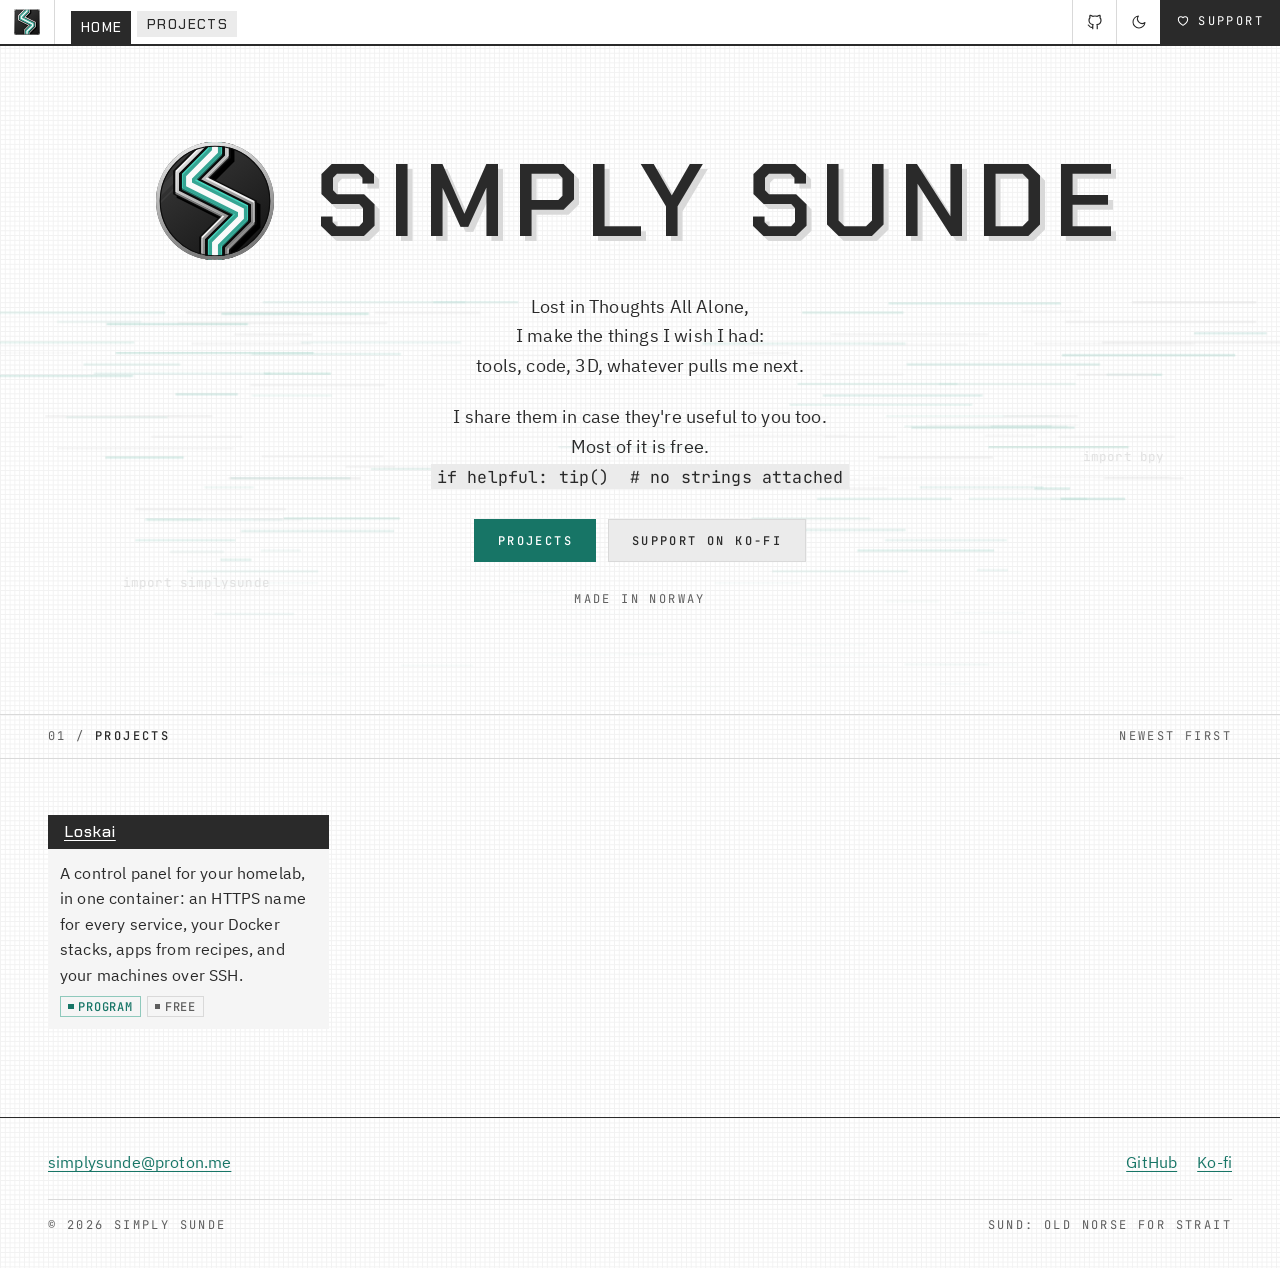
==== commit 1cade52c: "Add Loskai to the projects" ====
--- a/index.html
+++ b/index.html
@@ -130,14 +130,19 @@
     <div class="section-bar mono" id="projects"><span>01 / <b>Projects</b></span><span>Newest first</span></div>
     <section class="section">
       <div class="projects">
-        <!-- One panel per release, newest first. Same list as the profile README:
+        <!-- One panel per project, newest first. Same list as the profile README.
+             No version number: the repo always shows the latest release.
         <article class="ss-panel">
-          <a class="ss-title" href="REPO_URL">NAME <span>vX.Y.Z</span></a>
+          <a class="ss-title" href="REPO_URL">NAME</a>
           <p>ONE_LINE_DESCRIPTION</p>
           <p class="tags"><span class="ss-tag accent">TYPE</span><span class="ss-tag">FREE</span></p>
         </article>
         -->
-        <p class="empty">Nothing released yet. The first project will show up here.</p>
+        <article class="ss-panel">
+          <a class="ss-title" href="https://github.com/simplysunde/loskai">Loskai</a>
+          <p>A control panel for your homelab, in one container: an HTTPS name for every service, your Docker stacks, apps from recipes, and your machines over SSH.</p>
+          <p class="tags"><span class="ss-tag accent">PROGRAM</span><span class="ss-tag">FREE</span></p>
+        </article>
       </div>
     </section>
   </main>
--- a/simplysunde.css
+++ b/simplysunde.css
@@ -1,4 +1,4 @@
-/* Simply Sunde UI v0.1: the brand theme for apps and sites.
+/* Simply Sunde UI v0.2: the brand theme for apps and sites.
    Structure adapted from YoRHa by Ethan Chan (MIT, see LICENSE-yorha):
    grid-paper background, side stripes, square markers, bar-fill buttons.
    Colours are the Simply Sunde palette (brand/palette.html).
@@ -108,16 +108,21 @@
 :where(.ss) :where(th) { font: 500 0.8rem var(--ss-font-mono); letter-spacing: 0.08em; text-transform: uppercase; color: var(--ss-muted); border-bottom: 1px solid var(--ss-rule) }
 :where(.ss) :where(tbody tr:hover) { background: var(--ss-surface) }
 
-/* ---- panels: YoRHa's figure with its dark title bar, with the mitred corners */
+/* ---- panels: YoRHa's figure with its dark title bar, with the mitred corners.
+   The corners are a bevelled border, not a clip, so menus and dialogs inside
+   a panel aren't cut off. Square where corner-shape isn't supported. */
 :where(.ss) :where(figure, .ss-panel) {
   margin: 0 0 1rem; padding: 0.75rem; background: var(--ss-surface);
   display: flex; flex-direction: column; gap: 0.5rem;
-  clip-path: polygon(0 0, calc(100% - var(--ss-cut)) 0, 100% var(--ss-cut), 100% 100%, var(--ss-cut) 100%, 0 calc(100% - var(--ss-cut)));
 }
 :where(.ss) :where(figure > figcaption, .ss-panel > .ss-title) {
   order: -1; margin: -0.75rem -0.75rem 0.25rem; padding: 0.4rem 1rem;
   background: var(--ss-ink); color: var(--ss-on-ink);
   font: 500 1rem var(--ss-font-display); letter-spacing: 0.06em;
+}
+@supports (corner-shape: bevel) {
+  :where(.ss) :where(figure, .ss-panel) { border-radius: 0 var(--ss-cut); corner-shape: bevel }
+  :where(.ss) :where(figure > figcaption, .ss-panel > .ss-title) { border-top-right-radius: var(--ss-cut); corner-shape: bevel }
 }
 :where(.ss) :where(figure > :not(figcaption), .ss-panel > :not(.ss-title)) { margin: 0 }
 
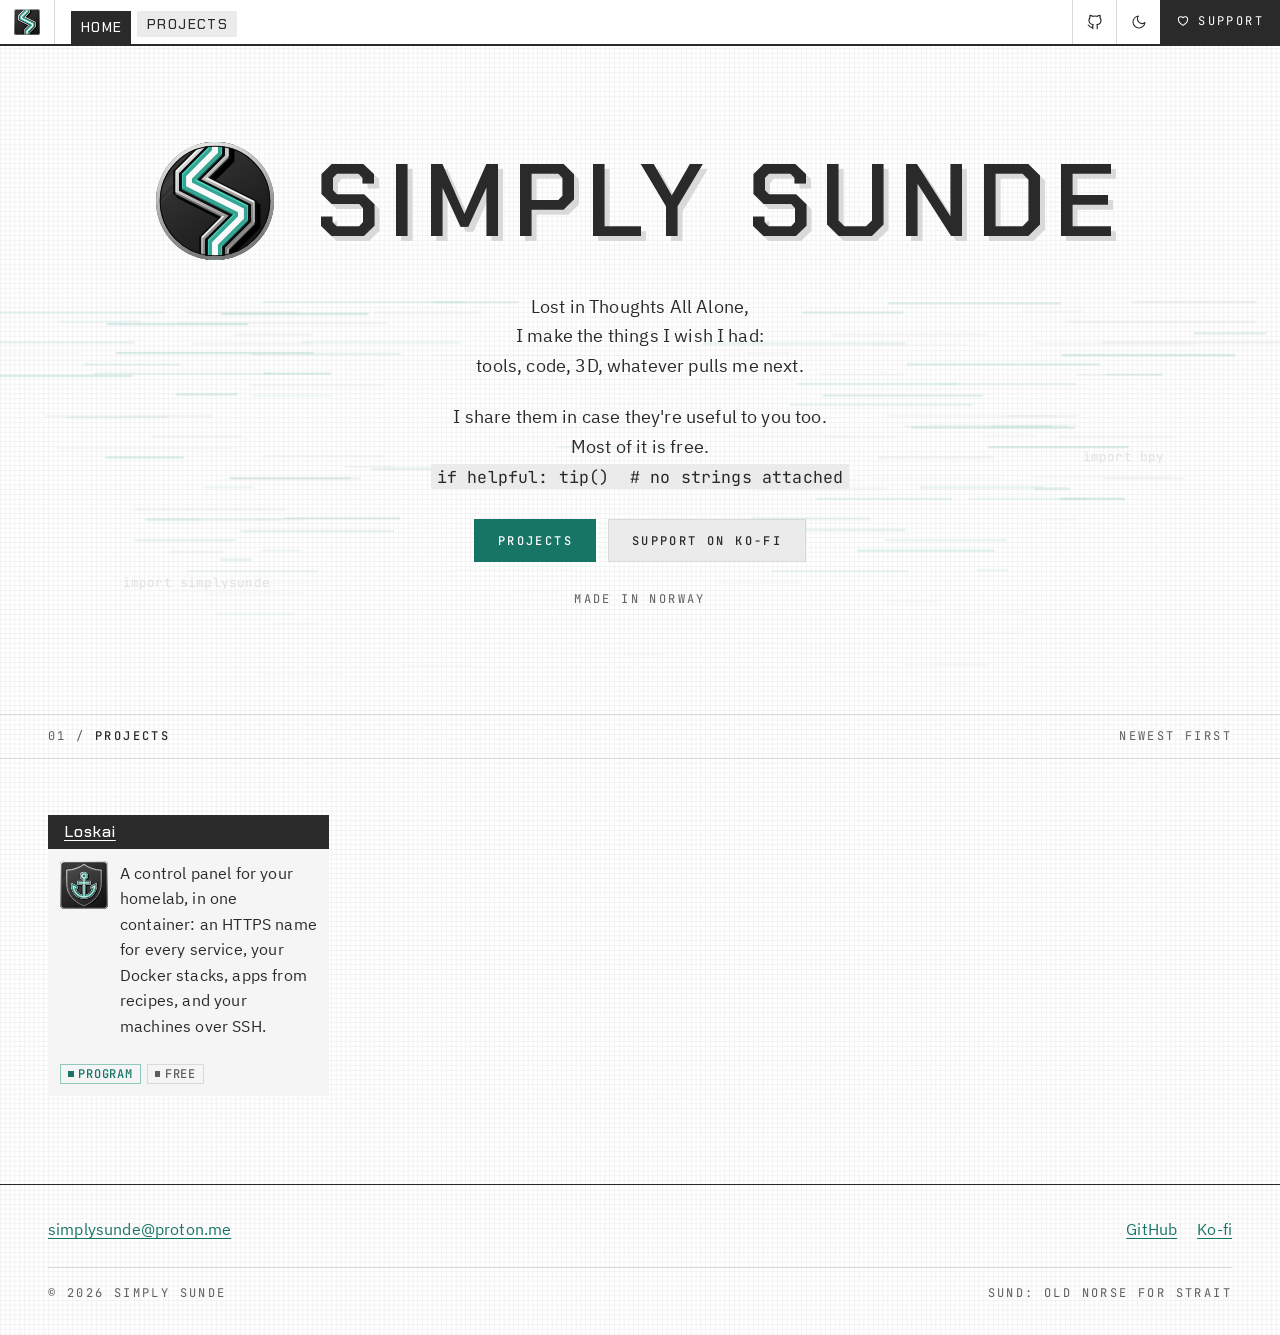
==== commit ab14909e: "Loskai's icon on its panel" ====
--- a/index.html
+++ b/index.html
@@ -67,6 +67,8 @@
   .projects .ss-panel { min-height: 180px }
   .projects .ss-title { display: flex; justify-content: space-between; gap: 8px }
   .projects .ss-title span { font: 400 0.8rem var(--ss-font-mono) }
+  .projects .about { display: flex; gap: 12px; align-items: flex-start }
+  .projects .about img { flex: none }
   .tags { display: flex; flex-wrap: wrap; gap: 6px; margin-top: auto !important }
   .empty { display: flex; align-items: center; justify-content: center; min-height: 180px; padding: 24px; border: 1px dashed var(--ss-border); color: var(--ss-muted); text-align: center }
 
@@ -134,13 +136,13 @@
              No version number: the repo always shows the latest release.
         <article class="ss-panel">
           <a class="ss-title" href="REPO_URL">NAME</a>
-          <p>ONE_LINE_DESCRIPTION</p>
+          <div class="about"><img src="projects/NAME.svg" width="48" height="48" alt=""><p>ONE_LINE_DESCRIPTION</p></div>
           <p class="tags"><span class="ss-tag accent">TYPE</span><span class="ss-tag">FREE</span></p>
         </article>
         -->
         <article class="ss-panel">
           <a class="ss-title" href="https://github.com/simplysunde/loskai">Loskai</a>
-          <p>A control panel for your homelab, in one container: an HTTPS name for every service, your Docker stacks, apps from recipes, and your machines over SSH.</p>
+          <div class="about"><img src="projects/loskai.svg" width="48" height="48" alt=""><p>A control panel for your homelab, in one container: an HTTPS name for every service, your Docker stacks, apps from recipes, and your machines over SSH.</p></div>
           <p class="tags"><span class="ss-tag accent">PROGRAM</span><span class="ss-tag">FREE</span></p>
         </article>
       </div>
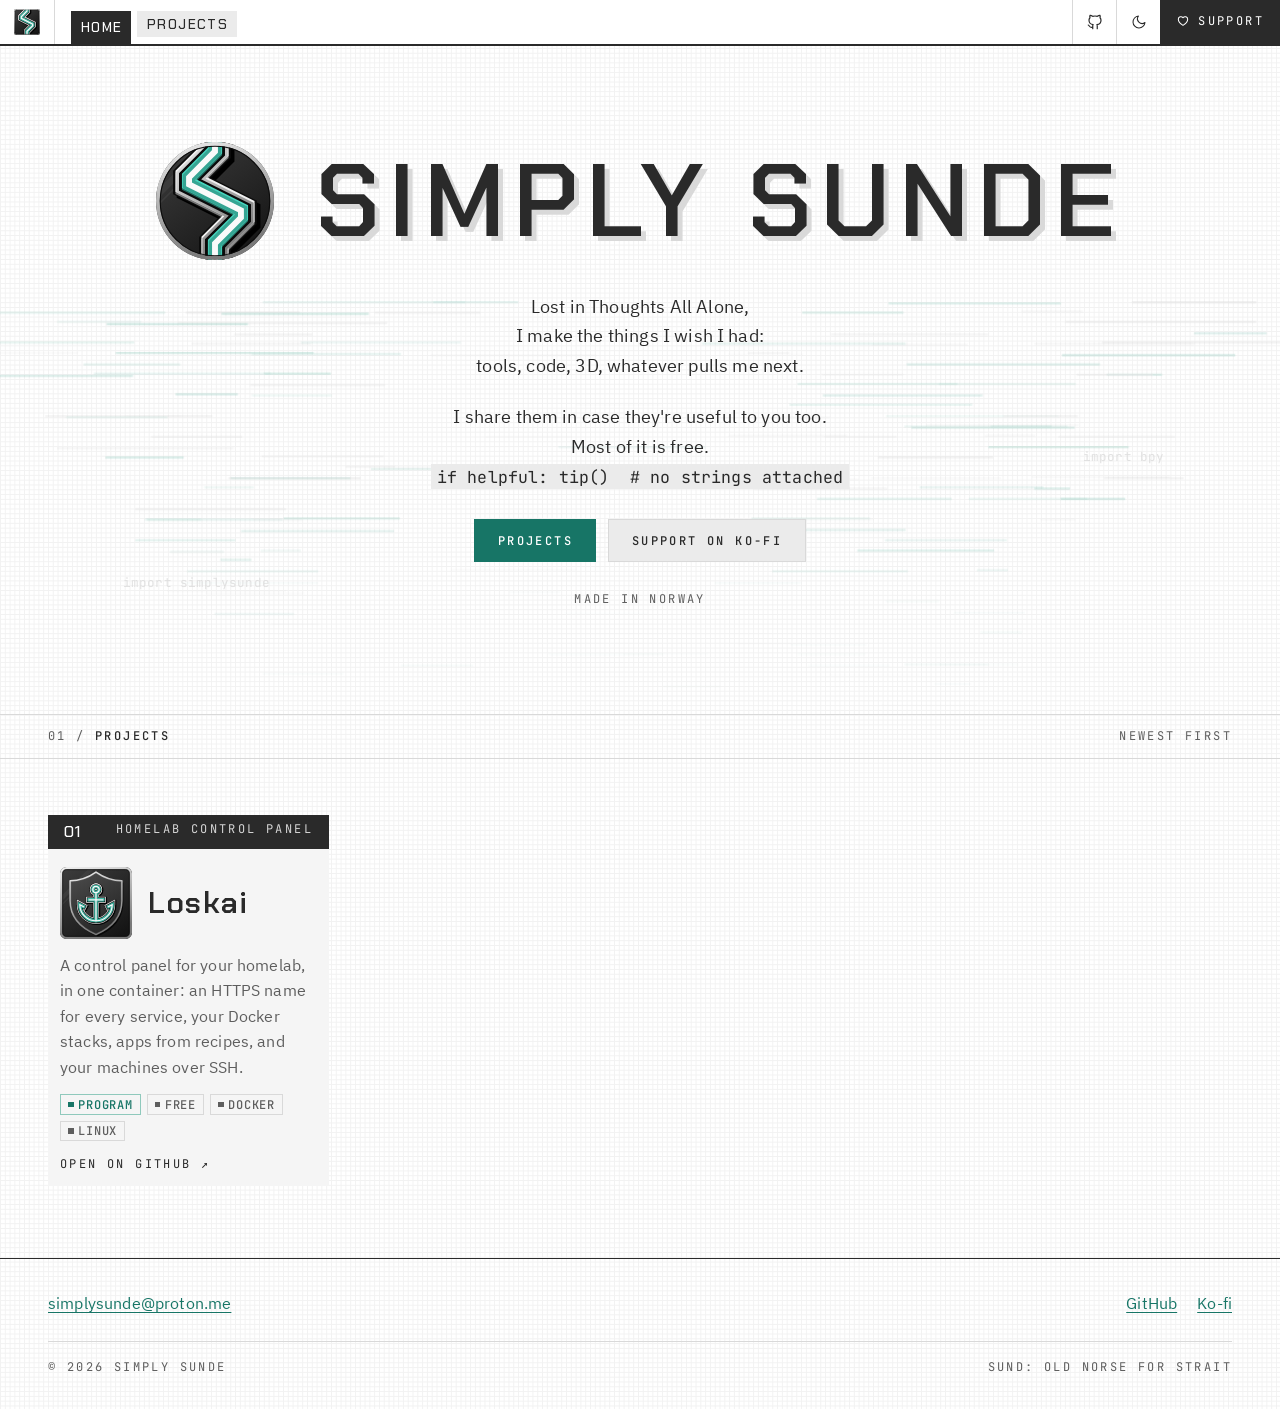
==== commit d22b3939: "Project cards: number and kind, badge and name, and a GitHub link" ====
--- a/index.html
+++ b/index.html
@@ -64,12 +64,18 @@
   .section-bar b { font-weight: 500; color: var(--ss-text) }
   .section { padding: 56px 48px 72px }
   .projects { display: grid; grid-template-columns: repeat(auto-fill, minmax(260px, 1fr)); gap: 20px }
-  .projects .ss-panel { min-height: 180px }
-  .projects .ss-title { display: flex; justify-content: space-between; gap: 8px }
-  .projects .ss-title span { font: 400 0.8rem var(--ss-font-mono) }
-  .projects .about { display: flex; gap: 12px; align-items: flex-start }
-  .projects .about img { flex: none }
-  .tags { display: flex; flex-wrap: wrap; gap: 6px; margin-top: auto !important }
+  /* a project panel: number and kind in the title bar, then icon and name,
+     what it is, tags, and the link; the Projects page adds a screenshot */
+  .projects .ss-panel { gap: 14px; min-height: 180px; margin: 0 }
+  .projects .ss-title { display: flex; justify-content: space-between; gap: 8px; text-decoration: none }
+  .projects .ss-title span { font: 400 0.75rem var(--ss-font-mono); letter-spacing: 0.2em; text-transform: uppercase; opacity: 0.8 }
+  .projects .top { display: flex; align-items: center; gap: 16px }
+  .projects .top img { flex: none }
+  .projects h3 { margin: 0; font: 600 1.9rem/1.1 var(--ss-font-display); letter-spacing: 0.04em }
+  .projects .desc { color: var(--ss-muted) }
+  .projects .go { color: var(--ss-text); text-decoration: none }
+  .projects .go:is(:hover, :focus-visible) { color: var(--ss-accent) }
+  .tags { display: flex; flex-wrap: wrap; gap: 6px; margin-top: auto !important }   /* tags and link sit at the bottom */
   .empty { display: flex; align-items: center; justify-content: center; min-height: 180px; padding: 24px; border: 1px dashed var(--ss-border); color: var(--ss-muted); text-align: center }
 
   footer { display: flex; justify-content: space-between; gap: 24px; flex-wrap: wrap; padding: 32px 48px; border-top: 1px solid var(--ss-rule) }
@@ -135,15 +141,19 @@
         <!-- One panel per project, newest first. Same list as the profile README.
              No version number: the repo always shows the latest release.
         <article class="ss-panel">
-          <a class="ss-title" href="REPO_URL">NAME</a>
-          <div class="about"><img src="projects/NAME.svg" width="48" height="48" alt=""><p>ONE_LINE_DESCRIPTION</p></div>
+          <a class="ss-title" href="REPO_URL">NN <span>WHAT_IT_IS</span></a>
+          <div class="top"><img src="projects/NAME.svg" width="72" height="72" alt=""><h3>NAME</h3></div>
+          <p class="desc">ONE_LINE_DESCRIPTION</p>
           <p class="tags"><span class="ss-tag accent">TYPE</span><span class="ss-tag">FREE</span></p>
+          <a class="go mono" href="REPO_URL">Open on GitHub ↗</a>
         </article>
         -->
         <article class="ss-panel">
-          <a class="ss-title" href="https://github.com/simplysunde/loskai">Loskai</a>
-          <div class="about"><img src="projects/loskai.svg" width="48" height="48" alt=""><p>A control panel for your homelab, in one container: an HTTPS name for every service, your Docker stacks, apps from recipes, and your machines over SSH.</p></div>
-          <p class="tags"><span class="ss-tag accent">PROGRAM</span><span class="ss-tag">FREE</span></p>
+          <a class="ss-title" href="https://github.com/simplysunde/loskai">01 <span>Homelab control panel</span></a>
+          <div class="top"><img src="projects/loskai.svg" width="72" height="72" alt=""><h3>Loskai</h3></div>
+          <p class="desc">A control panel for your homelab, in one container: an HTTPS name for every service, your Docker stacks, apps from recipes, and your machines over SSH.</p>
+          <p class="tags"><span class="ss-tag accent">Program</span><span class="ss-tag">Free</span><span class="ss-tag">Docker</span><span class="ss-tag">Linux</span></p>
+          <a class="go mono" href="https://github.com/simplysunde/loskai">Open on GitHub ↗</a>
         </article>
       </div>
     </section>
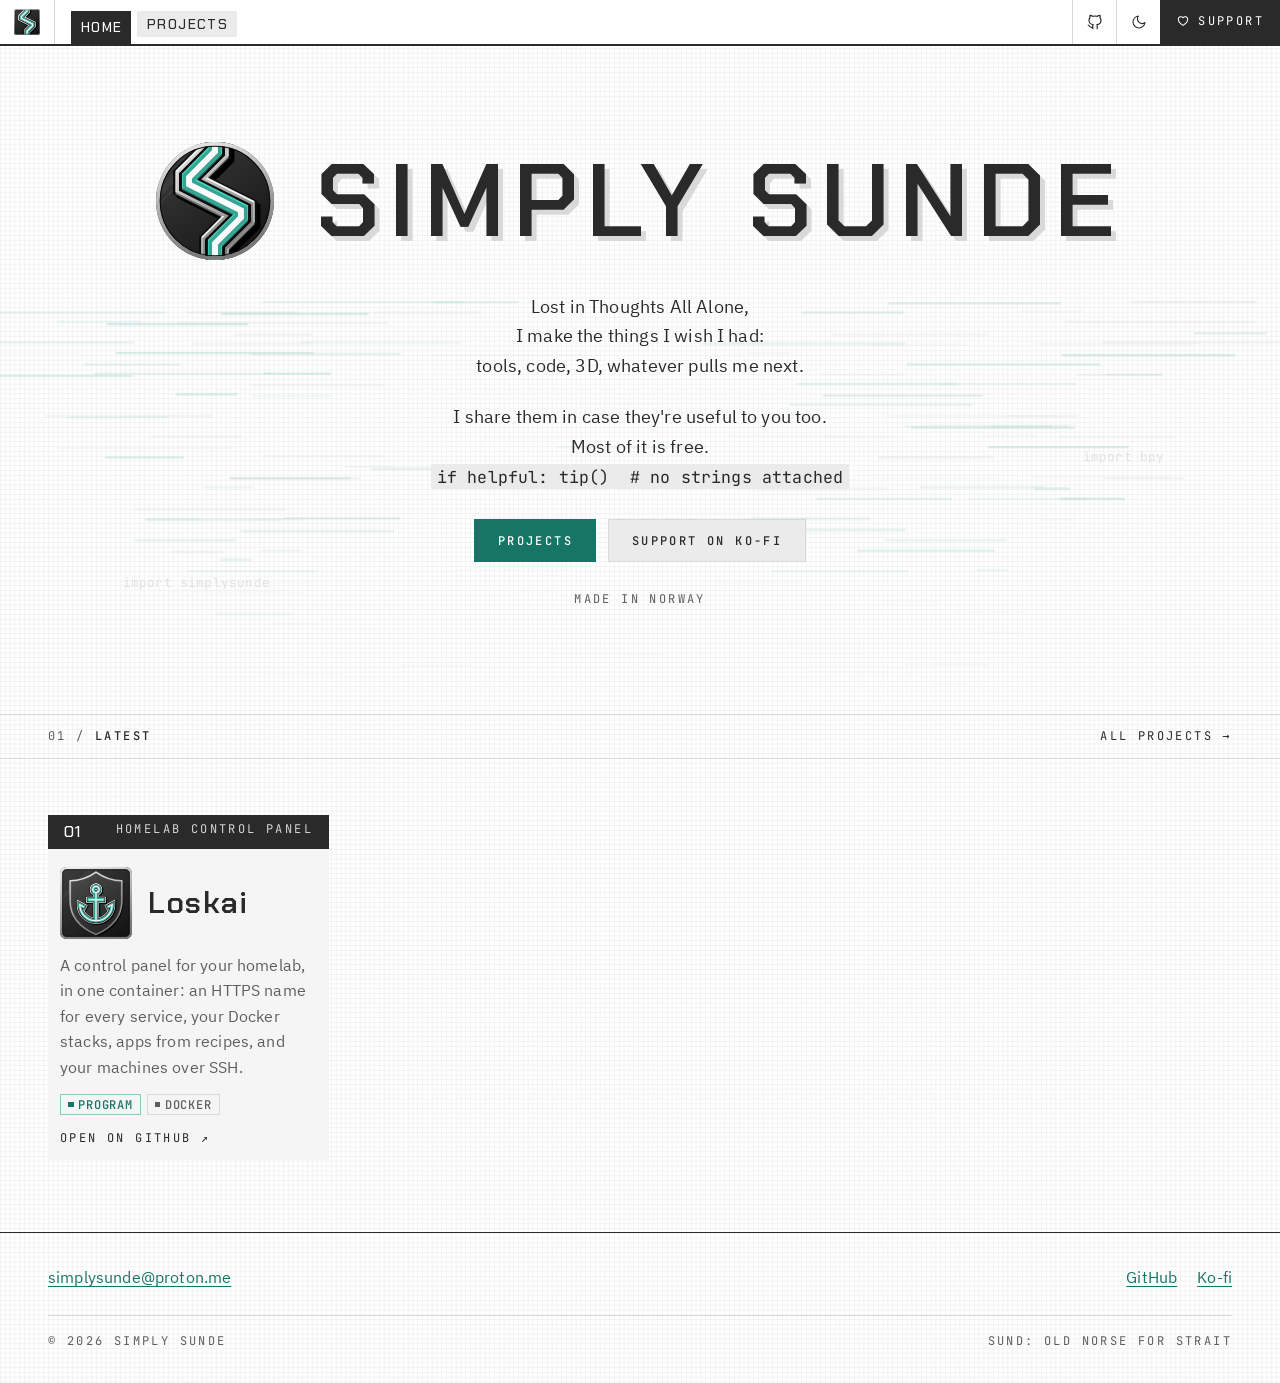
==== commit d2b928dc: "A Projects page, with shared site.css and site.js" ====
--- a/index.html
+++ b/index.html
@@ -10,36 +10,9 @@
 <link rel="preload" href="fonts/ibm-plex-sans-400.woff2" as="font" type="font/woff2" crossorigin>
 <link rel="stylesheet" href="fonts.css">
 <link rel="stylesheet" href="simplysunde.css">
+<link rel="stylesheet" href="site.css">
 <style>
-  /* site layout; colours and parts come from simplysunde.css */
-  body { margin: 0; position: relative; overflow-x: hidden }
-  .mono { font-family: var(--ss-font-mono); font-size: 0.75rem; letter-spacing: 0.2em; text-transform: uppercase }
-
-  /* top bar, after the YoRHa menu: tabs standing on a rule, the open one in full
-     contrast and joined to it; hover fills a tab in from the left */
-  .bar { position: sticky; top: 0; z-index: 10; display: flex; align-items: stretch; height: 46px; background: var(--ss-bg); border-bottom: 2px solid var(--ss-rule) }
-  .bar > * { display: flex; align-items: center }
-  .bar .home { padding: 0 14px; border-right: 1px solid var(--ss-border) }
-  .bar a, .bar button { color: inherit; text-decoration: none }
-
-  .tabs { flex: 1; align-items: flex-end; gap: 6px; padding: 0 16px }
-  .tabs a { position: relative; z-index: 0; display: flex; align-items: center; height: 26px; margin-bottom: 7px; padding: 0 calc(10px - 0.1em) 0 10px;   /* letter spacing adds room after the last letter */
-    background: var(--ss-raised); font: 500 0.85rem var(--ss-font-display); letter-spacing: 0.1em; text-transform: uppercase; transition: color var(--ss-speed) }
-  .tabs a::after { content: ""; position: absolute; top: 0; bottom: 0; left: 0; width: 0; z-index: -1; background: var(--ss-text); transition: width var(--ss-speed) ease-out }
-  .tabs a:is(:hover, :focus-visible) { color: var(--ss-bg) }
-  .tabs a:is(:hover, :focus-visible)::after { width: 100% }
-  .tabs a[aria-current] { height: 33px; margin-bottom: 0; background: var(--ss-text); color: var(--ss-bg) }
-
-  .bar .end { align-items: stretch }
-  .bar .icon { display: flex; align-items: center; justify-content: center; width: 44px; border: 0; border-left: 1px solid var(--ss-border); background: none; padding: 0; cursor: pointer; transition: background-color var(--ss-speed) }
-  .bar .icon::before, .bar .icon::after { display: none }
-  .bar .icon svg { transition: fill var(--ss-speed) }
-  .bar .icon:is(:hover, :focus-visible) { background: var(--ss-surface) }
-  .bar .icon:is(:hover, :focus-visible) svg { fill: currentColor }
-  .bar .support { display: flex; align-items: center; gap: 8px; padding: 0 16px; background: var(--ss-ink); color: var(--ss-on-ink) !important }
-  .bar .support svg { position: relative; top: -1px; transition: fill var(--ss-speed) }   /* level with the capitals */
-  .bar .support:is(:hover, :focus-visible) svg { fill: currentColor }
-
+  /* the home page's hero; the shared layout is in site.css */
   /* hero */
   .hero { position: relative; padding: 96px 24px 88px; text-align: center }
   .hero .name { display: flex; align-items: center; justify-content: center; gap: 0.4em; flex-wrap: wrap; margin: 0 0 32px; font-size: clamp(2.4rem, 8vw, 6.5rem); letter-spacing: 0.08em; line-height: 1; text-shadow: 0.05em 0.05em 0 var(--ss-border) }
@@ -57,38 +30,7 @@
   .water .a { fill: var(--ss-accent-soft) }
   .water .g { fill: var(--ss-border) }
   .water text { fill: var(--ss-border); font: 11px var(--ss-font-mono) }
-
-  /* numbered section bar */
-  #projects { scroll-margin-top: 54px }   /* stop below the pinned top bar */
-  .section-bar { display: flex; justify-content: space-between; gap: 8px; flex-wrap: wrap; padding: 12px 48px; border-top: 1px solid var(--ss-border); border-bottom: 1px solid var(--ss-border); color: var(--ss-muted) }
-  .section-bar b { font-weight: 500; color: var(--ss-text) }
-  .section { padding: 56px 48px 72px }
-  .projects { display: grid; grid-template-columns: repeat(auto-fill, minmax(260px, 1fr)); gap: 20px }
-  /* a project panel: number and kind in the title bar, then icon and name,
-     what it is, tags, and the link; the Projects page adds a screenshot */
-  .projects .ss-panel { gap: 14px; min-height: 180px; margin: 0 }
-  .projects .ss-title { display: flex; justify-content: space-between; gap: 8px; text-decoration: none }
-  .projects .ss-title span { font: 400 0.75rem var(--ss-font-mono); letter-spacing: 0.2em; text-transform: uppercase; opacity: 0.8 }
-  .projects .top { display: flex; align-items: center; gap: 16px }
-  .projects .top img { flex: none }
-  .projects h3 { margin: 0; font: 600 1.9rem/1.1 var(--ss-font-display); letter-spacing: 0.04em }
-  .projects .desc { color: var(--ss-muted) }
-  .projects .go { color: var(--ss-text); text-decoration: none }
-  .projects .go:is(:hover, :focus-visible) { color: var(--ss-accent) }
-  .tags { display: flex; flex-wrap: wrap; gap: 6px; margin-top: auto !important }   /* tags and link sit at the bottom */
-  .empty { display: flex; align-items: center; justify-content: center; min-height: 180px; padding: 24px; border: 1px dashed var(--ss-border); color: var(--ss-muted); text-align: center }
-
-  footer { display: flex; justify-content: space-between; gap: 24px; flex-wrap: wrap; padding: 32px 48px; border-top: 1px solid var(--ss-rule) }
-  footer nav { display: flex; gap: 20px; flex-wrap: wrap }
-  footer .mono { width: 100%; display: flex; justify-content: space-between; gap: 8px; flex-wrap: wrap; padding-top: 16px; border-top: 1px solid var(--ss-border); color: var(--ss-muted) }
-
-  code { white-space: pre-wrap }
   @media (max-width: 640px) {
-    .tabs { padding: 0 10px }
-    .tabs a[href="/"] { display: none }   /* the logo already goes home */
-    .bar .home { padding: 0 12px }
-    .bar .support { padding: 0 14px }
-    .section-bar, .section, footer { padding-left: 16px; padding-right: 16px }
     .hero { padding: 64px 16px }
     .hero .verse { font-size: 1rem }
     .hero code { font-size: 0.8em }
@@ -99,8 +41,8 @@
 <header class="bar">
   <a class="home" href="/" aria-label="Simply Sunde home"><img src="mark-square.svg" alt="" width="26" height="26"></a>
   <nav class="tabs" aria-label="Main">
-    <a href="/" aria-current="page">Home</a>
-    <a href="#projects">Projects</a>
+    <a class="to-home" href="/" aria-current="page">Home</a>
+    <a href="projects/">Projects</a>
   </nav>
   <div class="end">
     <a class="icon" href="https://github.com/simplysunde" aria-label="GitHub">
@@ -129,22 +71,24 @@
         <code>if helpful: tip()  # no strings attached</code>
       </p>
       <div class="actions">
-        <a class="ss-button ss-primary mono" href="#projects">Projects</a>
+        <a class="ss-button ss-primary mono" href="projects/">Projects</a>
         <a class="ss-button mono" href="https://ko-fi.com/simplysunde">Support on Ko-fi</a>
       </div>
       <p class="note mono">Made in Norway</p>
     </section>
 
-    <div class="section-bar mono" id="projects"><span>01 / <b>Projects</b></span><span>Newest first</span></div>
+    <div class="section-bar mono" id="latest"><span>01 / <b>Latest</b></span><a href="projects/">All projects →</a></div>
     <section class="section">
       <div class="projects">
-        <!-- One panel per project, newest first. Same list as the profile README.
-             No version number: the repo always shows the latest release.
+        <!-- The latest projects (or pinned ones), up to three, newest first; every
+             project is on projects/index.html. No version number: the repo
+             always shows the latest release. Tags: the type in accent, then a
+             few that narrow it down (Docker, Windows, Blender).
         <article class="ss-panel">
           <a class="ss-title" href="REPO_URL">NN <span>WHAT_IT_IS</span></a>
           <div class="top"><img src="projects/NAME.svg" width="72" height="72" alt=""><h3>NAME</h3></div>
           <p class="desc">ONE_LINE_DESCRIPTION</p>
-          <p class="tags"><span class="ss-tag accent">TYPE</span><span class="ss-tag">FREE</span></p>
+          <p class="tags"><span class="ss-tag accent">TYPE</span><span class="ss-tag">DETAIL</span></p>
           <a class="go mono" href="REPO_URL">Open on GitHub ↗</a>
         </article>
         -->
@@ -152,7 +96,7 @@
           <a class="ss-title" href="https://github.com/simplysunde/loskai">01 <span>Homelab control panel</span></a>
           <div class="top"><img src="projects/loskai.svg" width="72" height="72" alt=""><h3>Loskai</h3></div>
           <p class="desc">A control panel for your homelab, in one container: an HTTPS name for every service, your Docker stacks, apps from recipes, and your machines over SSH.</p>
-          <p class="tags"><span class="ss-tag accent">Program</span><span class="ss-tag">Free</span><span class="ss-tag">Docker</span><span class="ss-tag">Linux</span></p>
+          <p class="tags"><span class="ss-tag accent">Program</span><span class="ss-tag">Docker</span></p>
           <a class="go mono" href="https://github.com/simplysunde/loskai">Open on GitHub ↗</a>
         </article>
       </div>
@@ -169,16 +113,7 @@
   </footer>
 </div>
 
-<script>
-  // Theme follows the system; the button flips it for this visit and remembers it if it can.
-  const root = document.documentElement;
-  try { const t = localStorage.getItem('theme'); if (t) root.dataset.theme = t } catch (e) {}
-  document.getElementById('theme').addEventListener('click', () => {
-    const dark = root.dataset.theme ? root.dataset.theme === 'dark' : matchMedia('(prefers-color-scheme: dark)').matches;
-    root.dataset.theme = dark ? 'light' : 'dark';
-    try { localStorage.setItem('theme', root.dataset.theme) } catch (e) {}
-  });
-</script>
+<script src="site.js"></script>
 
 <script>
 (() => {
--- a/site.css
+++ b/site.css
@@ -0,0 +1,72 @@
+/* The site's own layout, shared by every page; colours and parts come from
+   simplysunde.css. Page-only styles (the home page's hero) stay in the page. */
+body { margin: 0; position: relative; overflow-x: hidden }
+.mono { font-family: var(--ss-font-mono); font-size: 0.75rem; letter-spacing: 0.2em; text-transform: uppercase }
+
+/* top bar, after the YoRHa menu: tabs standing on a rule, the open one in full
+   contrast and joined to it; hover fills a tab in from the left */
+.bar { position: sticky; top: 0; z-index: 10; display: flex; align-items: stretch; height: 46px; background: var(--ss-bg); border-bottom: 2px solid var(--ss-rule) }
+.bar > * { display: flex; align-items: center }
+.bar .home { padding: 0 14px; border-right: 1px solid var(--ss-border) }
+.bar a, .bar button { color: inherit; text-decoration: none }
+
+.tabs { flex: 1; align-items: flex-end; gap: 6px; padding: 0 16px }
+.tabs a { position: relative; z-index: 0; display: flex; align-items: center; height: 26px; margin-bottom: 7px; padding: 0 calc(10px - 0.1em) 0 10px;   /* letter spacing adds room after the last letter */
+  background: var(--ss-raised); font: 500 0.85rem var(--ss-font-display); letter-spacing: 0.1em; text-transform: uppercase; transition: color var(--ss-speed) }
+.tabs a::after { content: ""; position: absolute; top: 0; bottom: 0; left: 0; width: 0; z-index: -1; background: var(--ss-text); transition: width var(--ss-speed) ease-out }
+.tabs a:is(:hover, :focus-visible) { color: var(--ss-bg) }
+.tabs a:is(:hover, :focus-visible)::after { width: 100% }
+.tabs a[aria-current] { height: 33px; margin-bottom: 0; background: var(--ss-text); color: var(--ss-bg) }
+
+.bar .end { align-items: stretch }
+.bar .icon { display: flex; align-items: center; justify-content: center; width: 44px; border: 0; border-left: 1px solid var(--ss-border); background: none; padding: 0; cursor: pointer; transition: background-color var(--ss-speed) }
+.bar .icon::before, .bar .icon::after { display: none }
+.bar .icon svg { transition: fill var(--ss-speed) }
+.bar .icon:is(:hover, :focus-visible) { background: var(--ss-surface) }
+.bar .icon:is(:hover, :focus-visible) svg { fill: currentColor }
+.bar .support { display: flex; align-items: center; gap: 8px; padding: 0 16px; background: var(--ss-ink); color: var(--ss-on-ink) !important }
+.bar .support svg { position: relative; top: -1px; transition: fill var(--ss-speed) }   /* level with the capitals */
+.bar .support:is(:hover, :focus-visible) svg { fill: currentColor }
+
+/* numbered section bar */
+#latest { scroll-margin-top: 54px }   /* stop below the pinned top bar */
+.section-bar { display: flex; justify-content: space-between; gap: 8px; flex-wrap: wrap; padding: 12px 48px; border-top: 1px solid var(--ss-border); border-bottom: 1px solid var(--ss-border); color: var(--ss-muted) }
+.section-bar b { font-weight: 500; color: var(--ss-text) }
+.section-bar a { color: var(--ss-text); text-decoration: none }
+.section-bar a:is(:hover, :focus-visible) { color: var(--ss-accent) }
+.section { padding: 56px 48px 72px }
+.projects { display: grid; grid-template-columns: repeat(auto-fill, minmax(260px, 1fr)); gap: 20px }
+/* a project panel: number and kind in the title bar, then icon and name,
+   what it is, tags, and the link; the Projects page adds a screenshot */
+.projects .ss-panel { gap: 14px; min-height: 180px; margin: 0 }
+.projects .ss-title { display: flex; justify-content: space-between; gap: 8px; text-decoration: none }
+.projects .ss-title span { font: 400 0.75rem var(--ss-font-mono); letter-spacing: 0.2em; text-transform: uppercase; opacity: 0.8 }
+.projects .top { display: flex; align-items: center; gap: 16px }
+.projects .top img { flex: none }
+.projects h3 { margin: 0; font: 600 1.9rem/1.1 var(--ss-font-display); letter-spacing: 0.04em }
+.projects .desc { color: var(--ss-muted) }
+.projects .go { color: var(--ss-text); text-decoration: none }
+.projects .go:is(:hover, :focus-visible) { color: var(--ss-accent) }
+.tags { display: flex; flex-wrap: wrap; gap: 6px; margin-top: auto !important }   /* tags and link sit at the bottom */
+.empty { display: flex; align-items: center; justify-content: center; min-height: 180px; padding: 24px; border: 1px dashed var(--ss-border); color: var(--ss-muted); text-align: center }
+
+footer { display: flex; justify-content: space-between; gap: 24px; flex-wrap: wrap; padding: 32px 48px; border-top: 1px solid var(--ss-rule) }
+footer nav { display: flex; gap: 20px; flex-wrap: wrap }
+footer .mono { width: 100%; display: flex; justify-content: space-between; gap: 8px; flex-wrap: wrap; padding-top: 16px; border-top: 1px solid var(--ss-border); color: var(--ss-muted) }
+
+/* the Projects page's card: a screenshot under the title bar, the badge half over its lower edge */
+.projects .ss-panel.shot { padding: 0; gap: 0 }
+.projects .shot > .ss-title { margin: 0 }
+.projects .shot .screen { display: block; width: 100%; height: auto; aspect-ratio: 16 / 9; object-fit: cover; object-position: left top; border-bottom: 1px solid var(--ss-border) }
+.projects .shot .body { position: relative; display: flex; flex-direction: column; gap: 14px; flex: 1; padding: 52px 22px 22px }
+.projects .shot .badge { position: absolute; top: -40px; left: 22px; width: 80px; height: 80px }
+.projects .shot h3 { margin: 0 }
+
+code { white-space: pre-wrap }
+@media (max-width: 640px) {
+  .tabs { padding: 0 10px }
+  .tabs .to-home { display: none }   /* the logo already goes home */
+  .bar .home { padding: 0 12px }
+  .bar .support { padding: 0 14px }
+  .section-bar, .section, footer { padding-left: 16px; padding-right: 16px }
+}
